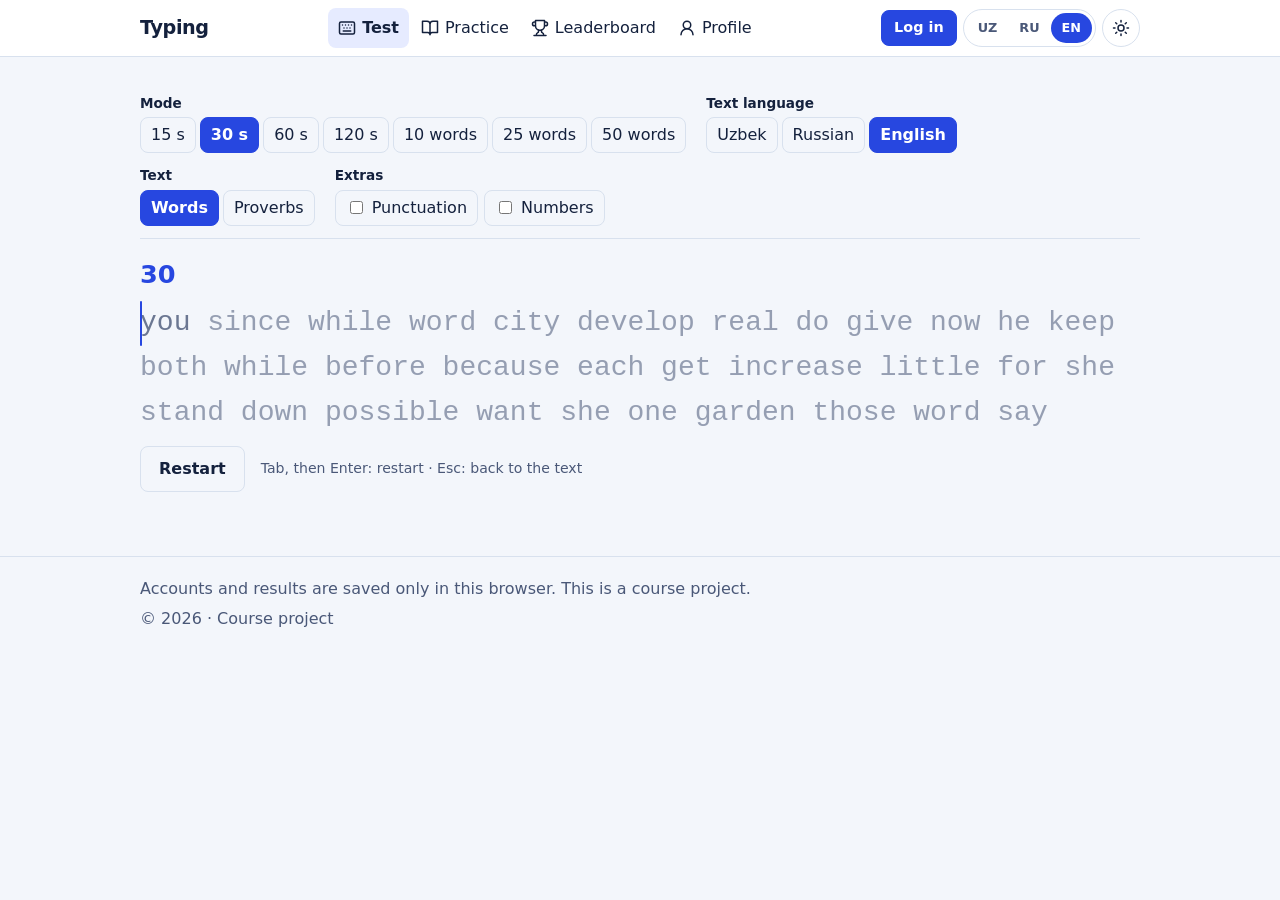
==== index.html @ 80d53bc5 "Typing test: engine, practice lessons, local accounts, profile stats, leaderboard (placeholder look)" ====
<!doctype html>
<html lang="en">
<head>
  <meta charset="utf-8">
  <meta name="viewport" content="width=device-width, initial-scale=1">
  <title>Typing</title>
  <meta name="description" content="">
  <meta name="theme-color" content="#f3f6fb">
  <!-- Apply the saved theme before the page is drawn, so it never flashes. -->
  <script>
    window.APP_NS = "typing";
    try {
      var savedTheme = localStorage.getItem("typing:theme");
      document.documentElement.setAttribute("data-theme", savedTheme || (matchMedia("(prefers-color-scheme: dark)").matches ? "dark" : "light"));
    } catch (e) {}
  </script>
  <link rel="stylesheet" href="css/base.css">
  <link rel="stylesheet" href="css/site.css">
  <script defer src="js/core.js"></script>
  <script defer src="js/lang.js"></script>
  <script defer src="js/texts.js"></script>
  <script defer src="js/store.js"></script>
  <script defer src="js/layout.js"></script>
  <script defer src="js/engine.js"></script>
  <script defer src="js/charts.js"></script>
  <script defer src="js/pages/test.js"></script>
</head>
<body data-page="test">
  <a class="skip-link" href="#main" data-i18n="skip">Skip to content</a>
  <header id="site-header" class="site-header"></header>

  <main id="main" tabindex="-1" class="container page test-page">
    <h1 class="visually-hidden" data-i18n="page.test"></h1>
    <form id="options" class="options" novalidate>
        <fieldset class="opt-group opt-mode">
          <legend data-i18n="opt.mode"></legend>
          <div class="seg-radio">
            <label><input type="radio" name="mode" value="time-15"> <span data-i18n="mode.s15"></span></label>
            <label><input type="radio" name="mode" value="time-30"> <span data-i18n="mode.s30"></span></label>
            <label><input type="radio" name="mode" value="time-60"> <span data-i18n="mode.s60"></span></label>
            <label><input type="radio" name="mode" value="time-120"> <span data-i18n="mode.s120"></span></label>
            <label><input type="radio" name="mode" value="words-10"> <span data-i18n="mode.w10"></span></label>
            <label><input type="radio" name="mode" value="words-25"> <span data-i18n="mode.w25"></span></label>
            <label><input type="radio" name="mode" value="words-50"> <span data-i18n="mode.w50"></span></label>
          </div>
        </fieldset>
        <fieldset class="opt-group ">
          <legend data-i18n="opt.tlang"></legend>
          <div class="seg-radio">
            <label><input type="radio" name="tlang" value="uz"> <span data-i18n="tlang.uz"></span></label>
            <label><input type="radio" name="tlang" value="ru"> <span data-i18n="tlang.ru"></span></label>
            <label><input type="radio" name="tlang" value="en"> <span data-i18n="tlang.en"></span></label>
          </div>
        </fieldset>
        <fieldset class="opt-group ">
          <legend data-i18n="opt.ttype"></legend>
          <div class="seg-radio">
            <label><input type="radio" name="ttype" value="words"> <span data-i18n="opt.words"></span></label>
            <label><input type="radio" name="ttype" value="sentences"> <span data-i18n="opt.sentences"></span></label>
          </div>
        </fieldset>
        <fieldset class="opt-group opt-extras">
          <legend data-i18n="opt.extras"></legend>
          <label class="toggle"><input type="checkbox" name="punct"> <span data-i18n="opt.punct"></span></label>
          <label class="toggle"><input type="checkbox" name="nums"> <span data-i18n="opt.nums"></span></label>
        </fieldset>
    </form>

    <section id="testArea" class="test-area" aria-labelledby="testTitle">
      <h2 id="testTitle" class="visually-hidden" data-i18n="test.title"></h2>
      <div class="live" aria-hidden="true">
        <span id="liveProgress" class="live-main"></span>
        <span id="liveWpm"></span>
        <span id="liveAcc"></span>
      </div>
      <div id="box" class="typing-box">
        <div id="words" class="words" aria-hidden="true"></div>
        <label for="typeInput" class="visually-hidden" data-i18n="test.inputLabel"></label>
        <input id="typeInput" class="type-input" type="text" autocomplete="off" autocapitalize="off" autocorrect="off" spellcheck="false" aria-describedby="srText">
        <p id="srText" class="visually-hidden"></p>
        <div id="focusHint" class="focus-hint" aria-hidden="true" data-i18n="test.focus"></div>
      </div>
      <div class="test-actions">
        <button type="button" id="restart" class="btn btn-ghost"><span data-i18n="action.restart"></span></button>
        <p class="hint" data-i18n="test.shortcuts"></p>
      </div>
    </section>

    <section id="results" class="results" hidden aria-labelledby="resTitle">
      <h2 id="resTitle" tabindex="-1" data-i18n="res.title"></h2>
      <p id="resBest" class="pb-badge" hidden data-i18n="res.best"></p>
      <div class="res-main">
        <div class="res-big"><span class="res-label" data-i18n="res.wpm"></span><span id="resWpm" class="res-value"></span></div>
        <div class="res-big"><span class="res-label" data-i18n="res.acc"></span><span id="resAcc" class="res-value"></span></div>
      </div>
      <dl id="resStats" class="res-stats"></dl>
      <div id="resChart" class="res-chart"></div>
      <p id="resGuest" class="notice" hidden></p>
      <div class="res-actions">
        <button type="button" id="nextTest" class="btn"><span data-i18n="res.next"></span></button>
        <button type="button" id="repeatTest" class="btn btn-ghost"><span data-i18n="res.repeat"></span></button>
      </div>
    </section>
    <p id="srLive" class="visually-hidden" role="status"></p>
  </main>

  <footer id="site-footer" class="site-footer"></footer>
  <div id="toasts" class="toast-host"></div>
</body>
</html>
---- css/base.css ----
/* ==========================================================
   base.css — shared foundation (tokens, reset, controls,
   buttons, form fields, dialog, toast). Reused on every site.
   ========================================================== */

:root {
  --font-display: "Unbounded", "Onest", system-ui, sans-serif;
  --font-body: "Onest", system-ui, -apple-system, "Segoe UI", Roboto, sans-serif;

  --bg: #f3f6fb;
  --surface: #ffffff;
  --ink: #14213d;
  --ink-2: #4a5878;
  --line: #d8e1ee;
  --grid: #e3eaf4;
  --accent: #2747e0;
  --accent-ink: #ffffff;
  --accent-soft: #e6ebff;
  --hl: #ffe45c;
  --hl-ink: #14213d;
  --danger: #c42a41;
  --ok: #12805c;
  --warn: #9a5b00;

  --radius: 12px;
  --radius-sm: 8px;
  --shadow: 0 2px 0 var(--line);
  --ease: cubic-bezier(0.2, 0.7, 0.2, 1);
  color-scheme: light;
}

:root[data-theme="dark"] {
  --bg: #0c1226;
  --surface: #141c36;
  --ink: #e8eeff;
  --ink-2: #9aa8cc;
  --line: #27345c;
  --grid: #162040;
  --accent: #7c9bff;
  --accent-ink: #0c1226;
  --accent-soft: #1d2a55;
  --hl: #ffe45c;
  --hl-ink: #14213d;
  --danger: #ff8091;
  --ok: #4ade9f;
  --warn: #ffc266;
  color-scheme: dark;
}

*,
*::before,
*::after { box-sizing: border-box; }

html { -webkit-text-size-adjust: 100%; }

body {
  margin: 0;
  min-height: 100vh;
  font-family: var(--font-body);
  font-size: 1rem;
  line-height: 1.5;
  color: var(--ink);
  background-color: var(--bg);
  /* notebook grid */
  background-image:
    linear-gradient(var(--grid) 1px, transparent 1px),
    linear-gradient(90deg, var(--grid) 1px, transparent 1px);
  background-size: 28px 28px;
  transition: background-color 0.25s var(--ease), color 0.25s var(--ease);
}

h1, h2, h3, p { margin: 0; }
button, input, select, textarea { font: inherit; color: inherit; }
button { cursor: pointer; }
ul { margin: 0; padding: 0; list-style: none; }

:focus-visible {
  outline: 3px solid var(--accent);
  outline-offset: 2px;
  border-radius: 6px;
}

.visually-hidden {
  position: absolute !important;
  width: 1px; height: 1px;
  margin: -1px; padding: 0;
  overflow: hidden;
  clip: rect(0 0 0 0);
  white-space: nowrap;
  border: 0;
}

.container {
  width: min(100% - 40px, 760px);
  margin-inline: auto;
}

/* ---------- top bar: brand + language + theme ---------- */
.topbar {
  display: flex;
  align-items: center;
  justify-content: space-between;
  gap: 12px;
  padding-block: 18px;
}

.brand {
  font-family: var(--font-display);
  font-weight: 700;
  font-size: 1.15rem;
  letter-spacing: -0.02em;
  display: inline-flex;
  align-items: center;
  gap: 10px;
}

.brand-mark {
  width: 28px; height: 28px;
  display: grid; place-items: center;
  background: var(--accent);
  color: var(--accent-ink);
  border-radius: 8px;
}

.controls { display: flex; align-items: center; gap: 10px; }

.seg {
  display: inline-flex;
  padding: 3px;
  background: var(--surface);
  border: 1.5px solid var(--line);
  border-radius: 999px;
}

.seg button {
  border: 0;
  background: transparent;
  padding: 5px 11px;
  border-radius: 999px;
  font-size: 0.8rem;
  font-weight: 600;
  color: var(--ink-2);
  transition: background-color 0.2s var(--ease), color 0.2s var(--ease);
}

.seg button:hover { color: var(--ink); }

.seg button[aria-pressed="true"] {
  background: var(--accent);
  color: var(--accent-ink);
}

.icon-btn {
  width: 38px; height: 38px;
  display: grid; place-items: center;
  background: var(--surface);
  border: 1.5px solid var(--line);
  border-radius: 50%;
  color: var(--ink);
  transition: border-color 0.2s var(--ease), transform 0.2s var(--ease);
}
.icon-btn:hover { border-color: var(--accent); }
.icon-btn:active { transform: scale(0.94); }

/* theme icon swaps with the active theme */
.icon-btn .i-moon { display: none; }
:root[data-theme="dark"] .icon-btn .i-sun { display: none; }
:root[data-theme="dark"] .icon-btn .i-moon { display: block; }

/* ---------- buttons ---------- */
.btn {
  display: inline-flex;
  align-items: center;
  justify-content: center;
  gap: 8px;
  padding: 10px 18px;
  min-height: 44px;
  border: 1.5px solid var(--accent);
  background: var(--accent);
  color: var(--accent-ink);
  font-weight: 600;
  border-radius: var(--radius-sm);
  transition: transform 0.15s var(--ease), filter 0.2s var(--ease);
}
.btn:hover { filter: brightness(1.08); }
.btn:active { transform: translateY(1px); }

.btn-ghost {
  background: transparent;
  color: var(--ink);
  border-color: var(--line);
}
.btn-ghost:hover { border-color: var(--accent); filter: none; }

.btn-danger-ghost {
  background: transparent;
  color: var(--danger);
  border-color: var(--line);
}
.btn-danger-ghost:hover { border-color: var(--danger); filter: none; }

/* ---------- form fields ---------- */
.field { display: grid; gap: 6px; min-width: 0; }
.field > span, .field > label {
  font-size: 0.85rem;
  font-weight: 600;
  color: var(--ink-2);
}

.input, .select {
  width: 100%;
  min-height: 44px;
  padding: 9px 12px;
  background: var(--surface);
  color: var(--ink);
  border: 1.5px solid var(--line);
  border-radius: var(--radius-sm);
  transition: border-color 0.2s var(--ease), box-shadow 0.2s var(--ease);
}
.input::placeholder { color: var(--ink-2); opacity: 0.8; }
.input:hover, .select:hover { border-color: var(--ink-2); }
.input:focus-visible, .select:focus-visible {
  outline: none;
  border-color: var(--accent);
  box-shadow: 0 0 0 3px var(--accent-soft);
}
.input[aria-invalid="true"] { border-color: var(--danger); }

.field-error {
  min-height: 1.2em;
  font-size: 0.85rem;
  color: var(--danger);
  font-weight: 500;
}

/* ---------- dialog ---------- */
dialog {
  width: min(92vw, 480px);
  padding: 22px;
  color: var(--ink);
  background: var(--surface);
  border: 1.5px solid var(--line);
  border-radius: 16px;
  box-shadow: 0 24px 60px rgba(8, 14, 40, 0.35);
}
dialog::backdrop { background: rgba(8, 14, 40, 0.55); }
dialog[open] { animation: pop 0.22s var(--ease); }
@keyframes pop {
  from { opacity: 0; transform: translateY(8px) scale(0.98); }
  to { opacity: 1; transform: none; }
}

/* ---------- toast ---------- */
.toast-host {
  position: fixed;
  inset: auto 0 20px 0;
  display: grid;
  justify-items: center;
  gap: 8px;
  padding-inline: 16px;
  pointer-events: none;
  z-index: 50;
}
.toast {
  display: inline-flex;
  align-items: center;
  gap: 14px;
  padding: 10px 12px 10px 16px;
  background: var(--ink);
  color: var(--bg);
  border-radius: 10px;
  font-size: 0.92rem;
  pointer-events: auto;
  box-shadow: 0 10px 30px rgba(8, 14, 40, 0.3);
  animation: pop 0.22s var(--ease);
}
.toast button {
  background: transparent;
  border: 0;
  padding: 4px 8px;
  font-weight: 700;
  color: var(--hl);
  border-radius: 6px;
}

@media (prefers-reduced-motion: reduce) {
  *, *::before, *::after {
    animation-duration: 0.001ms !important;
    transition-duration: 0.001ms !important;
  }
}
---- css/site.css ----
/* ==========================================================
   site.css — PLACEHOLDER LAYOUT for the typing site.
   Structure only, so every page works and can be tested. The typing
   area already shows letter states without relying on colour alone
   (wrong = wavy underline, extra = strike-through, missed = dotted).
   The real look comes from the design brief.
   ========================================================== */
body { background-image: none; }
.container { width: min(100% - 32px, 1000px); }
.page { padding-block: 24px 64px; }
.page h1 { font-size: clamp(1.6rem, 4vw, 2.2rem); margin-bottom: 12px; }
.page-intro { color: var(--ink-2); margin-bottom: 16px; }
h2 { font-size: 1.15rem; margin-bottom: 10px; }
a { color: var(--accent); }
.btn { text-decoration: none; }
.btn:disabled { opacity: 0.5; cursor: not-allowed; }
.btn-small { min-height: 36px; padding: 6px 12px; font-size: 0.9rem; }
.btn-danger { background: var(--danger); border-color: var(--danger); color: #fff; }
.hint { font-size: 0.88rem; color: var(--ink-2); }
fieldset { border: 0; margin: 0; padding: 0; min-width: 0; }
legend, .field-label { font-weight: 700; font-size: 0.85rem; margin-bottom: 4px; padding: 0; }
.section { padding-block: 18px; }
.skip-link { position: absolute; left: 12px; top: -60px; z-index: 100; padding: 10px 14px; background: var(--accent); color: var(--accent-ink); border-radius: 8px; }
.skip-link:focus { top: 12px; }
.back-link { border: 0; background: none; padding: 6px 0; color: var(--accent); cursor: pointer; font-weight: 600; }
.back-link::before { content: "← "; }
.notice { padding: 10px 14px; border-left: 4px solid var(--accent); background: var(--surface); margin-top: 12px; }
.empty { display: grid; gap: 10px; justify-items: start; padding: 24px 0; }
.result-count { font-weight: 700; margin-block: 8px; }
.field-error:empty { display: none; }
[hidden] { display: none !important; }
.table-wrap { overflow-x: auto; }
table { border-collapse: collapse; width: 100%; }
th, td { text-align: left; padding: 8px 10px; border-bottom: 1px solid var(--line); }
.num { text-align: right; font-variant-numeric: tabular-nums; }

/* header */
.site-header { position: sticky; top: 0; z-index: 20; background: var(--surface); border-bottom: 1px solid var(--line); }
.header-bar { display: flex; flex-wrap: wrap; align-items: center; justify-content: space-between; gap: 8px 14px; padding-block: 8px; }
.brand { font-weight: 800; font-size: 1.2rem; color: var(--ink); text-decoration: none; }
.site-nav ul { display: flex; flex-wrap: wrap; gap: 2px; }
.site-nav a { display: inline-flex; gap: 6px; align-items: center; padding: 8px 10px; color: var(--ink); text-decoration: none; border-radius: 8px; }
.site-nav a[aria-current="page"] { font-weight: 800; background: var(--accent-soft); }
.header-tools { display: flex; align-items: center; gap: 6px; }
.user-chip { display: inline-flex; align-items: center; gap: 6px; color: var(--ink); text-decoration: none; padding: 4px 8px 4px 4px; border: 1px solid var(--line); border-radius: 999px; }
.user-name { max-width: 10ch; overflow: hidden; text-overflow: ellipsis; white-space: nowrap; font-weight: 600; }
#themeToggle .icon-moon { display: none; }
:root[data-theme="dark"] #themeToggle .icon-sun { display: none; }
:root[data-theme="dark"] #themeToggle .icon-moon { display: block; }
@media (max-width: 640px) { .site-nav { order: 3; width: 100%; } .site-nav span { font-size: 0.85rem; } }
.site-footer { border-top: 1px solid var(--line); padding-block: 20px; color: var(--ink-2); }
.footer-inner { display: grid; gap: 6px; }

/* avatar */
.avatar { display: inline-grid; place-items: center; border-radius: 50%; background: var(--av); color: #fff; font-weight: 800; flex: none; }
.avatar-sm { width: 28px; height: 28px; font-size: 0.75rem; }
.avatar-md { width: 40px; height: 40px; }
.avatar-lg { width: 72px; height: 72px; font-size: 1.5rem; }

/* options */
.options { display: flex; flex-wrap: wrap; gap: 12px 20px; padding-block: 12px; border-bottom: 1px solid var(--line); margin-bottom: 16px; }
.seg-radio { display: flex; flex-wrap: wrap; gap: 4px; }
.seg-radio label, .toggle { position: relative; display: inline-flex; align-items: center; gap: 6px; min-height: 36px; padding: 4px 10px; border: 1.5px solid var(--line); border-radius: 8px; cursor: pointer; }
.seg-radio input { position: absolute; opacity: 0; width: 1px; height: 1px; }
.seg-radio label:has(input:checked) { background: var(--accent); color: var(--accent-ink); border-color: var(--accent); font-weight: 700; }
.seg-radio label:has(input:focus-visible) { outline: 3px solid var(--accent); outline-offset: 2px; }
.opt-extras { display: flex; flex-wrap: wrap; gap: 6px; align-items: end; }
.opt-extras legend { width: 100%; }
body.is-typing .options { opacity: 0.35; }

/* typing area */
.live { display: flex; gap: 18px; align-items: baseline; min-height: 2rem; font-variant-numeric: tabular-nums; color: var(--ink-2); }
.live-main { font-size: 1.6rem; font-weight: 800; color: var(--accent); }
.typing-box { position: relative; margin-block: 8px; cursor: text; }
.words {
  position: relative; display: flex; flex-wrap: wrap; align-content: flex-start; gap: 0 0.6em;
  height: calc(3 * 1.6em); overflow: hidden;
  font-family: ui-monospace, "SFMono-Regular", Consolas, "Liberation Mono", monospace; font-size: clamp(1.2rem, 3.6vw, 1.75rem); line-height: 1.6;
}
.word { display: flex; }
.ch { color: var(--ink-2); opacity: 0.55; }
.ch.ok { color: var(--ink); opacity: 1; }
.ch.bad { color: var(--danger); opacity: 1; text-decoration: underline wavy var(--danger); text-underline-offset: 4px; }
.ch.extra { color: var(--danger); opacity: 0.8; text-decoration: line-through; }
.ch.miss { opacity: 0.55; text-decoration: underline dotted var(--danger); text-underline-offset: 4px; }
.word.is-current .ch:not(.ok):not(.bad) { opacity: 0.8; }
.word.is-error { box-shadow: inset 0 -2px 0 color-mix(in srgb, var(--danger) 50%, transparent); }
.caret { position: absolute; left: 0; top: 0; width: 2px; background: var(--accent); border-radius: 1px; transition: transform 0.08s linear; animation: blink 1s steps(1) infinite; pointer-events: none; }
@keyframes blink { 50% { opacity: 0; } }
.type-input { position: absolute; inset: 0; width: 100%; height: 100%; opacity: 0; font-size: 16px; border: 0; cursor: text; }
.focus-hint { position: absolute; inset: 0; display: none; place-items: center; text-align: center; background: color-mix(in srgb, var(--bg) 75%, transparent); backdrop-filter: blur(3px); font-weight: 700; pointer-events: none; }
.typing-box.is-blurred .focus-hint { display: grid; }
.test-actions { display: flex; flex-wrap: wrap; align-items: center; gap: 10px 16px; margin-top: 10px; }

/* results */
.results { display: grid; gap: 14px; }
.results h2:focus { outline: none; }
.pb-badge { justify-self: start; padding: 4px 10px; border-radius: 999px; background: var(--hl); color: var(--hl-ink); font-weight: 800; }
.res-main { display: flex; flex-wrap: wrap; gap: 24px; }
.res-big { display: grid; }
.res-label { color: var(--ink-2); font-weight: 600; }
.res-value { font-size: clamp(2.6rem, 9vw, 4rem); font-weight: 800; line-height: 1; font-variant-numeric: tabular-nums; }
.res-stats { display: grid; grid-template-columns: repeat(auto-fill, minmax(150px, 1fr)); gap: 10px; margin: 0; }
.res-stats div { padding: 8px 10px; border: 1px solid var(--line); border-radius: 8px; }
.res-stats dt { font-size: 0.82rem; color: var(--ink-2); }
.res-stats dd { margin: 0; font-weight: 700; font-variant-numeric: tabular-nums; }
.res-actions { display: flex; flex-wrap: wrap; gap: 8px; }

/* charts (shared with charts.js) */
.chart-wrap { position: relative; }
.chart { width: 100%; height: auto; overflow: visible; }
.chart .grid line { stroke: var(--line); }
.chart text { fill: var(--ink-2); font-size: 12px; }
.chart .bar { fill: var(--accent); }
.chart .line { stroke: var(--accent); stroke-width: 2.5; }
.chart .dot { fill: var(--surface); stroke: var(--accent); stroke-width: 2.5; }
.chart .mark:focus { outline: none; stroke: var(--ink); stroke-width: 3; }
.chart-tip { position: absolute; transform: translate(-50%, -110%); padding: 4px 8px; border-radius: 6px; background: var(--ink); color: var(--bg); font-size: 0.82rem; white-space: nowrap; pointer-events: none; }
.chart-table summary { cursor: pointer; color: var(--accent); }

/* practice */
.lesson-grid { display: grid; grid-template-columns: repeat(auto-fill, minmax(min(100%, 220px), 1fr)); gap: 10px; margin-top: 12px; }
.lesson-card { display: grid; gap: 4px; width: 100%; height: 100%; padding: 14px; text-align: left; border: 1.5px solid var(--line); border-radius: 12px; background: var(--surface); }
.lesson-card:hover { border-color: var(--accent); }
.lesson-card.is-passed { border-color: var(--ok); }
.lesson-name { font-weight: 800; }
.lesson-keys { font-family: ui-monospace, monospace; color: var(--ink-2); }
.lesson-status { display: inline-flex; gap: 4px; align-items: center; font-size: 0.85rem; }
.lesson h2:focus { outline: none; }
.kbd { display: grid; gap: 6px; justify-items: center; margin-top: 16px; user-select: none; }
.kbd-row { display: flex; gap: 6px; }
.key { min-width: clamp(22px, 7vw, 40px); height: clamp(30px, 8vw, 40px); display: grid; place-items: center; border: 1.5px solid var(--line); border-radius: 6px; font-family: ui-monospace, monospace; font-size: clamp(0.75rem, 2.6vw, 1rem); background: var(--surface); }
.key.is-lesson { border-color: var(--ink-2); }
.key.is-next { background: var(--accent); color: var(--accent-ink); border-color: var(--accent); box-shadow: 0 0 0 3px var(--accent-soft); }
.key-space { min-width: min(60vw, 280px); }
.lesson-done { display: grid; gap: 4px; padding: 12px 14px; border-left: 4px solid var(--ok); background: var(--surface); margin-top: 12px; }
.lesson-done.is-fail { border-left-color: var(--warn); }

/* leaderboard */
.board .rank { width: 3em; font-weight: 800; }
.board .player { display: flex; align-items: center; gap: 8px; font-weight: 600; }
.board tr.is-me { background: var(--accent-soft); }
.board tr.top-1 .rank-num::before { content: "★ "; }
.you-tag { font-size: 0.75rem; padding: 1px 6px; border-radius: 999px; background: var(--accent); color: var(--accent-ink); }
.board .wpm { font-weight: 800; }
.board .gap td { text-align: center; color: var(--ink-2); }
.you-line { margin-block: 12px; font-weight: 600; }

/* profile */
.profile-head { display: flex; align-items: center; gap: 16px; margin-bottom: 14px; }
.profile-head h1 { margin: 0; }
.demo-tag { margin-left: 8px; padding: 1px 8px; border-radius: 999px; background: var(--hl); color: var(--hl-ink); font-size: 0.75rem; font-weight: 700; }
.stat-strip { display: grid; grid-template-columns: repeat(auto-fill, minmax(140px, 1fr)); gap: 10px; margin: 0 0 10px; }
.stat-strip div { padding: 10px 12px; border: 1px solid var(--line); border-radius: 10px; }
.stat-strip dt { font-size: 0.82rem; color: var(--ink-2); }
.stat-strip dd { margin: 0; font-weight: 800; font-size: 1.2rem; font-variant-numeric: tabular-nums; }
.pb-table .unit { color: var(--ink-2); font-size: 0.8em; }
.heat { display: grid; grid-template-rows: repeat(7, 14px); grid-auto-flow: column; grid-auto-columns: 14px; gap: 3px; }
.cell { border-radius: 3px; background: var(--line); }
.cell.lv-1 { background: color-mix(in srgb, var(--accent) 35%, var(--line)); }
.cell.lv-2 { background: color-mix(in srgb, var(--accent) 60%, var(--line)); }
.cell.lv-3 { background: color-mix(in srgb, var(--accent) 80%, var(--line)); }
.cell.lv-4 { background: var(--accent); }
.settings-form { display: grid; gap: 14px; max-width: 420px; }
.swatches { display: flex; flex-wrap: wrap; gap: 8px; }
.swatch-opt { position: relative; width: 36px; height: 36px; border-radius: 50%; background: var(--av); cursor: pointer; }
.swatch-opt input { position: absolute; opacity: 0; inset: 0; cursor: pointer; }
.swatch-opt:has(input:checked) { box-shadow: 0 0 0 3px var(--bg), 0 0 0 5px var(--ink); }
.swatch-opt:has(input:focus-visible) { outline: 3px solid var(--accent); outline-offset: 4px; }
.danger-zone { display: flex; flex-wrap: wrap; gap: 8px; margin-top: 20px; padding-top: 16px; border-top: 1px solid var(--line); }

/* login */
.auth-page { max-width: 480px; }
.demo-note { padding: 14px 16px; border: 2px dashed var(--accent); border-radius: 12px; margin-bottom: 18px; display: grid; gap: 8px; justify-items: start; }
.demo-note h2 { margin: 0; font-size: 1rem; }
.demo-note code { font-weight: 800; padding: 1px 6px; border-radius: 4px; background: var(--surface); }
.auth-tabs { display: flex; gap: 4px; margin-bottom: 14px; border-bottom: 1px solid var(--line); }
.tab { border: 0; background: none; padding: 10px 14px; font-weight: 600; color: var(--ink-2); border-bottom: 3px solid transparent; }
.tab[aria-pressed="true"] { color: var(--ink); border-bottom-color: var(--accent); }
.auth-form { display: grid; gap: 14px; }

dialog h2 { margin-bottom: 8px; }
.dialog-actions { display: flex; justify-content: flex-end; gap: 8px; margin-top: 16px; }

@media (prefers-reduced-motion: reduce) { .caret { animation: none; transition: none; } }
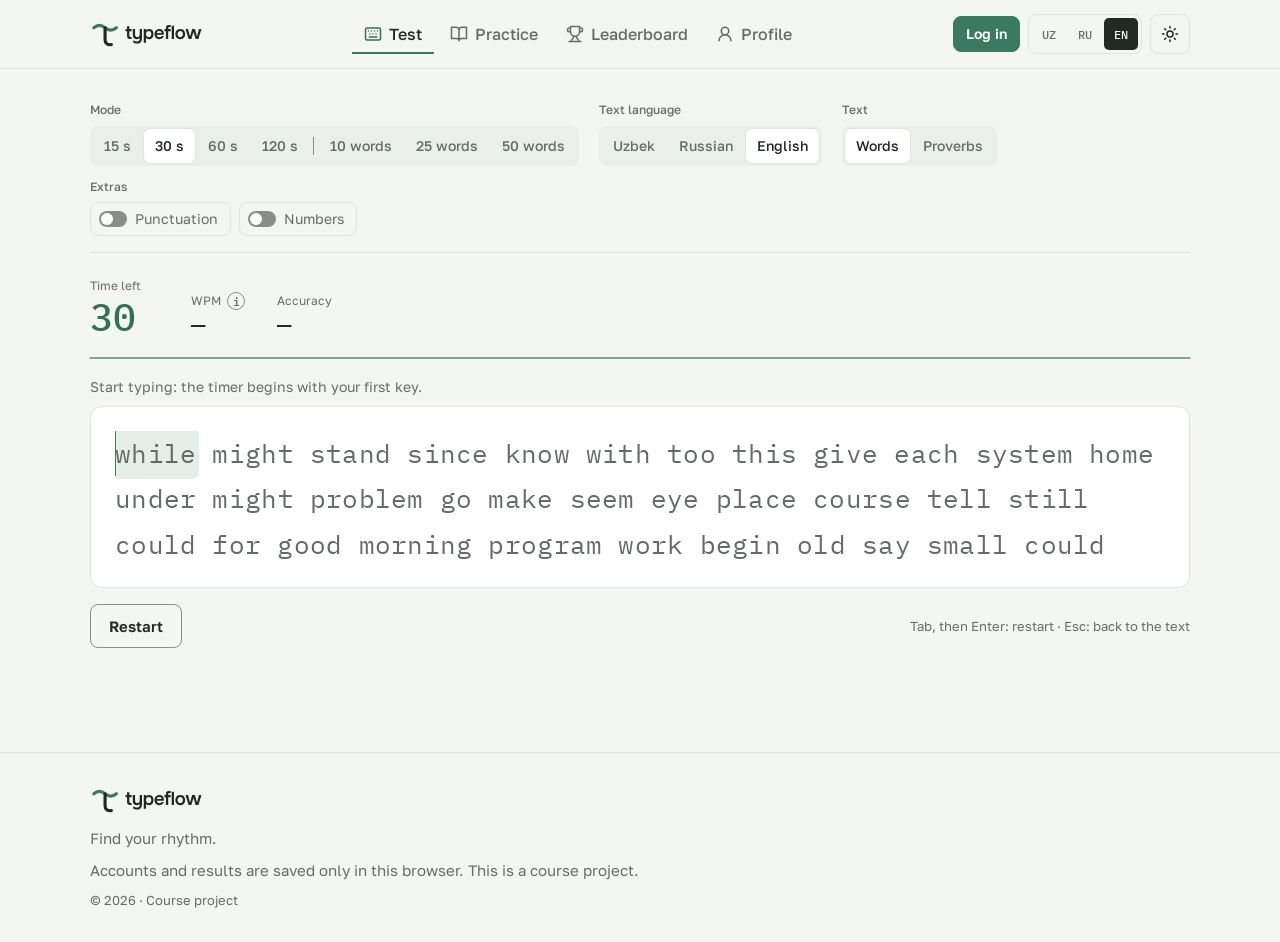
==== commit d3507395: "typeflow: brand, logo, jade palette, Rhythm Line, pause on focus loss, 6 lessons per language, passw" ====
--- a/index.html
+++ b/index.html
@@ -3,9 +3,13 @@
 <head>
   <meta charset="utf-8">
   <meta name="viewport" content="width=device-width, initial-scale=1">
-  <title>Typing</title>
+  <title>typeflow</title>
   <meta name="description" content="">
-  <meta name="theme-color" content="#f3f6fb">
+  <meta name="theme-color" content="#f4f6f3">
+  <link rel="icon" href="assets/brand/typeflow-favicon.svg" type="image/svg+xml">
+  <link rel="preconnect" href="https://fonts.googleapis.com">
+  <link rel="preconnect" href="https://fonts.gstatic.com" crossorigin>
+  <link rel="stylesheet" href="https://fonts.googleapis.com/css2?family=Golos+Text:wght@400;500;600&family=IBM+Plex+Mono:wght@400;500&family=Onest:wght@600;700&display=swap">
   <!-- Apply the saved theme before the page is drawn, so it never flashes. -->
   <script>
     window.APP_NS = "typing";
@@ -21,6 +25,7 @@
   <script defer src="js/texts.js"></script>
   <script defer src="js/store.js"></script>
   <script defer src="js/layout.js"></script>
+  <script defer src="js/rhythm.js"></script>
   <script defer src="js/engine.js"></script>
   <script defer src="js/charts.js"></script>
   <script defer src="js/pages/test.js"></script>
@@ -68,17 +73,19 @@
 
     <section id="testArea" class="test-area" aria-labelledby="testTitle">
       <h2 id="testTitle" class="visually-hidden" data-i18n="test.title"></h2>
-      <div class="live" aria-hidden="true">
-        <span id="liveProgress" class="live-main"></span>
-        <span id="liveWpm"></span>
-        <span id="liveAcc"></span>
+      <div class="live">
+        <div class="live-stat live-main"><span class="live-label" data-i18n="live.left"></span><span id="liveProgress" class="live-num"></span></div>
+        <div class="live-stat"><span class="live-label"><span data-i18n="res.wpm"></span> <span class="tip-wrap"><button type="button" class="tip-btn" aria-describedby="wpmTip" data-i18n-aria="tip.wpmBtn">i</button><span id="wpmTip" role="tooltip" class="tip" data-i18n="tip.wpm"></span></span></span><span id="liveWpm" class="live-num"></span></div>
+        <div class="live-stat"><span class="live-label" data-i18n="res.acc"></span><span id="liveAcc" class="live-num"></span></div>
       </div>
+      <div id="rhythm" class="rhythm" aria-hidden="true"></div>
+      <p id="readyHint" class="ready-hint" data-i18n="test.ready"></p>
       <div id="box" class="typing-box">
         <div id="words" class="words" aria-hidden="true"></div>
         <label for="typeInput" class="visually-hidden" data-i18n="test.inputLabel"></label>
         <input id="typeInput" class="type-input" type="text" autocomplete="off" autocapitalize="off" autocorrect="off" spellcheck="false" aria-describedby="srText">
         <p id="srText" class="visually-hidden"></p>
-        <div id="focusHint" class="focus-hint" aria-hidden="true" data-i18n="test.focus"></div>
+        <div id="focusHint" class="focus-hint" aria-hidden="true"></div>
       </div>
       <div class="test-actions">
         <button type="button" id="restart" class="btn btn-ghost"><span data-i18n="action.restart"></span></button>
@@ -90,9 +97,10 @@
       <h2 id="resTitle" tabindex="-1" data-i18n="res.title"></h2>
       <p id="resBest" class="pb-badge" hidden data-i18n="res.best"></p>
       <div class="res-main">
-        <div class="res-big"><span class="res-label" data-i18n="res.wpm"></span><span id="resWpm" class="res-value"></span></div>
+        <div class="res-big"><span class="res-label"><span data-i18n="res.wpm"></span> <span class="tip-wrap"><button type="button" class="tip-btn" aria-describedby="wpmTip2" data-i18n-aria="tip.wpmBtn">i</button><span id="wpmTip2" role="tooltip" class="tip" data-i18n="tip.wpm"></span></span></span><span id="resWpm" class="res-value"></span></div>
         <div class="res-big"><span class="res-label" data-i18n="res.acc"></span><span id="resAcc" class="res-value"></span></div>
       </div>
+      <div id="resRhythm" class="rhythm is-static" aria-hidden="true"></div>
       <dl id="resStats" class="res-stats"></dl>
       <div id="resChart" class="res-chart"></div>
       <p id="resGuest" class="notice" hidden></p>
--- a/css/base.css
+++ b/css/base.css
@@ -1,291 +1,211 @@
 /* ==========================================================
-   base.css — shared foundation (tokens, reset, controls,
-   buttons, form fields, dialog, toast). Reused on every site.
+   typeflow design system: tokens, reset, type, buttons, form
+   fields, dialog, toast, tooltip. Page layout is in site.css.
+
+   Colours follow the typeflow brief (muted jade, forest, cool mist).
+   A few light-mode values were too faint for WCAG AA (4.5:1 for text,
+   3:1 for control borders); the brief's value is noted next to each.
    ========================================================== */
 
+:root,
+:root[data-theme="light"] {
+  color-scheme: light;
+  --bg: #f4f6f3;
+  --surface: #ffffff;
+  --raised: #eaefea;
+  --ink: #202923;
+  --ink-2: #646d67;          /* brief #78837B (3.3:1) */
+  --line: #dfe6df;           /* dividers */
+  --line-strong: #898e89;    /* control borders (3:1) */
+  --accent: #397a61;         /* buttons, active states (white text on it 5.1:1) */
+  --accent-hover: #2d654f;
+  --accent-text: #33705a;    /* jade for small text and links (brief #397A61 was 4.3:1 on raised) */
+  --on-accent: #ffffff;
+  --accent-soft: #e3efe8;
+  --ok: #2d7755;             /* brief #32845E (3.9:1) */
+  --warn: #8d612a;           /* brief #B47C36 (3.0:1) */
+  --danger: #a94044;         /* brief #C64E51 (3.9:1); #b24649 was 4.4:1 on danger-soft */
+  --danger-soft: #f6e3e3;
+
+  /* typing states */
+  --t-untyped: #666b67;      /* brief #A5AEA7 (1.9:1): the text you are about to type must be readable */
+  --t-correct: #202923;
+  --t-wrong: #a94044;
+  --t-extra: #8d612a;
+  --t-caret: #397a61;
+  --t-current: #e3efe8;
+
+  --chart-wpm: #397a61;
+  --chart-acc: #5288a0;
+  --chart-act: #b47c36;
+  --chart-grid: #e4eae4;
+
+  --toast-bg: #202923;
+  --toast-ink: #e9f0ea;
+  --toast-action: #9acbab;
+  --backdrop: rgba(32, 41, 35, 0.45);
+  --shadow-pop: 0 1px 2px rgba(32, 41, 35, 0.06), 0 10px 28px -10px rgba(32, 41, 35, 0.28);
+}
+
+:root[data-theme="dark"] {
+  color-scheme: dark;
+  --bg: #171d19;
+  --surface: #202923;
+  --raised: #29342c;
+  --ink: #e9f0ea;
+  --ink-2: #a0ada2;
+  --line: #36443a;
+  --line-strong: #68736b;    /* brief border #36443A as a control border was 1.7:1 */
+  --accent: #80b99a;
+  --accent-hover: #9acbab;
+  --accent-text: #80b99a;
+  --on-accent: #17241c;
+  --accent-soft: #293d30;
+  --ok: #80c99c;
+  --warn: #e5bb78;
+  --danger: #f08282;         /* brief #F08080 (4.49:1 on soft) */
+  --danger-soft: #402729;
+
+  --t-untyped: #9ba59d;      /* brief #66756A (2.4:1) */
+  --t-correct: #e9f0ea;
+  --t-wrong: #f08282;
+  --t-extra: #e5bb78;
+  --t-caret: #80b99a;
+  --t-current: #293d30;
+
+  --chart-wpm: #80b99a;
+  --chart-acc: #82b9d0;
+  --chart-act: #e5bb78;
+  --chart-grid: #2e3a31;
+
+  --toast-bg: #e9f0ea;
+  --toast-ink: #17241c;
+  --toast-action: #2d654f;
+  --backdrop: rgba(0, 0, 0, 0.6);
+  --shadow-pop: 0 1px 2px rgba(0, 0, 0, 0.35), 0 12px 32px -10px rgba(0, 0, 0, 0.7);
+}
+
 :root {
-  --font-display: "Unbounded", "Onest", system-ui, sans-serif;
-  --font-body: "Onest", system-ui, -apple-system, "Segoe UI", Roboto, sans-serif;
-
-  --bg: #f3f6fb;
-  --surface: #ffffff;
-  --ink: #14213d;
-  --ink-2: #4a5878;
-  --line: #d8e1ee;
-  --grid: #e3eaf4;
-  --accent: #2747e0;
-  --accent-ink: #ffffff;
-  --accent-soft: #e6ebff;
-  --hl: #ffe45c;
-  --hl-ink: #14213d;
-  --danger: #c42a41;
-  --ok: #12805c;
-  --warn: #9a5b00;
-
-  --radius: 12px;
-  --radius-sm: 8px;
-  --shadow: 0 2px 0 var(--line);
+  --font-display: "Onest", system-ui, sans-serif;
+  --font-body: "Golos Text", system-ui, -apple-system, "Segoe UI", Roboto, sans-serif;
+  --font-mono: "IBM Plex Mono", ui-monospace, "SFMono-Regular", Consolas, monospace;
+  --r-main: 12px;
+  --r-ctl: 8px;
+  --r-badge: 5px;
+  --s1: 4px; --s2: 8px; --s3: 12px; --s4: 16px; --s5: 20px; --s6: 24px; --s8: 32px; --s10: 40px; --s12: 48px; --s16: 64px;
   --ease: cubic-bezier(0.2, 0.7, 0.2, 1);
-  color-scheme: light;
-}
-
-:root[data-theme="dark"] {
-  --bg: #0c1226;
-  --surface: #141c36;
-  --ink: #e8eeff;
-  --ink-2: #9aa8cc;
-  --line: #27345c;
-  --grid: #162040;
-  --accent: #7c9bff;
-  --accent-ink: #0c1226;
-  --accent-soft: #1d2a55;
-  --hl: #ffe45c;
-  --hl-ink: #14213d;
-  --danger: #ff8091;
-  --ok: #4ade9f;
-  --warn: #ffc266;
-  color-scheme: dark;
-}
-
-*,
-*::before,
-*::after { box-sizing: border-box; }
-
-html { -webkit-text-size-adjust: 100%; }
-
+  --fast: 160ms;
+  --header-h: 68px;
+  --tabbar-h: 0px;
+}
+
+*, *::before, *::after { box-sizing: border-box; }
+html { -webkit-text-size-adjust: 100%; scroll-padding-top: calc(var(--header-h) + 12px); }
 body {
-  margin: 0;
-  min-height: 100vh;
-  font-family: var(--font-body);
-  font-size: 1rem;
-  line-height: 1.5;
-  color: var(--ink);
-  background-color: var(--bg);
-  /* notebook grid */
-  background-image:
-    linear-gradient(var(--grid) 1px, transparent 1px),
-    linear-gradient(90deg, var(--grid) 1px, transparent 1px);
-  background-size: 28px 28px;
-  transition: background-color 0.25s var(--ease), color 0.25s var(--ease);
-}
-
-h1, h2, h3, p { margin: 0; }
+  margin: 0; min-height: 100vh; font-family: var(--font-body); font-size: 1rem; line-height: 1.55;
+  color: var(--ink); background: var(--bg); -webkit-font-smoothing: antialiased;
+}
+h1, h2, h3, p, dl, dd, figure { margin: 0; }
+h1, h2, h3 { font-family: var(--font-display); font-weight: 650; line-height: 1.15; letter-spacing: -0.015em; overflow-wrap: break-word; }
 button, input, select, textarea { font: inherit; color: inherit; }
 button { cursor: pointer; }
-ul { margin: 0; padding: 0; list-style: none; }
-
-:focus-visible {
-  outline: 3px solid var(--accent);
-  outline-offset: 2px;
-  border-radius: 6px;
-}
-
+ul, ol { margin: 0; padding: 0; list-style: none; }
+img, svg { display: block; }
+a { color: var(--accent-text); text-underline-offset: 3px; }
+a:hover { color: var(--accent-hover); }
+fieldset { border: 0; margin: 0; padding: 0; min-width: 0; }
+legend { padding: 0; }
+table { border-collapse: collapse; }
+code { font-family: var(--font-mono); }
+[hidden] { display: none !important; }
+:focus-visible { outline: 2px solid var(--accent); outline-offset: 2px; border-radius: 4px; }
 .visually-hidden {
-  position: absolute !important;
-  width: 1px; height: 1px;
-  margin: -1px; padding: 0;
-  overflow: hidden;
-  clip: rect(0 0 0 0);
-  white-space: nowrap;
-  border: 0;
-}
-
-.container {
-  width: min(100% - 40px, 760px);
-  margin-inline: auto;
-}
-
-/* ---------- top bar: brand + language + theme ---------- */
-.topbar {
-  display: flex;
-  align-items: center;
-  justify-content: space-between;
-  gap: 12px;
-  padding-block: 18px;
-}
-
-.brand {
-  font-family: var(--font-display);
-  font-weight: 700;
-  font-size: 1.15rem;
-  letter-spacing: -0.02em;
-  display: inline-flex;
-  align-items: center;
-  gap: 10px;
-}
-
-.brand-mark {
-  width: 28px; height: 28px;
-  display: grid; place-items: center;
-  background: var(--accent);
-  color: var(--accent-ink);
-  border-radius: 8px;
-}
-
-.controls { display: flex; align-items: center; gap: 10px; }
-
-.seg {
-  display: inline-flex;
-  padding: 3px;
-  background: var(--surface);
-  border: 1.5px solid var(--line);
-  border-radius: 999px;
-}
-
-.seg button {
-  border: 0;
-  background: transparent;
-  padding: 5px 11px;
-  border-radius: 999px;
-  font-size: 0.8rem;
-  font-weight: 600;
-  color: var(--ink-2);
-  transition: background-color 0.2s var(--ease), color 0.2s var(--ease);
-}
-
-.seg button:hover { color: var(--ink); }
-
-.seg button[aria-pressed="true"] {
-  background: var(--accent);
-  color: var(--accent-ink);
-}
-
-.icon-btn {
-  width: 38px; height: 38px;
-  display: grid; place-items: center;
-  background: var(--surface);
-  border: 1.5px solid var(--line);
-  border-radius: 50%;
-  color: var(--ink);
-  transition: border-color 0.2s var(--ease), transform 0.2s var(--ease);
-}
-.icon-btn:hover { border-color: var(--accent); }
-.icon-btn:active { transform: scale(0.94); }
-
-/* theme icon swaps with the active theme */
-.icon-btn .i-moon { display: none; }
-:root[data-theme="dark"] .icon-btn .i-sun { display: none; }
-:root[data-theme="dark"] .icon-btn .i-moon { display: block; }
+  position: absolute !important; width: 1px; height: 1px; margin: -1px; padding: 0;
+  overflow: hidden; clip: rect(0 0 0 0); white-space: nowrap; border: 0;
+}
+.mono, .num { font-family: var(--font-mono); font-variant-numeric: tabular-nums; }
 
 /* ---------- buttons ---------- */
 .btn {
-  display: inline-flex;
-  align-items: center;
-  justify-content: center;
-  gap: 8px;
-  padding: 10px 18px;
-  min-height: 44px;
-  border: 1.5px solid var(--accent);
-  background: var(--accent);
-  color: var(--accent-ink);
-  font-weight: 600;
-  border-radius: var(--radius-sm);
-  transition: transform 0.15s var(--ease), filter 0.2s var(--ease);
-}
-.btn:hover { filter: brightness(1.08); }
+  display: inline-flex; align-items: center; justify-content: center; gap: var(--s2);
+  min-height: 44px; padding: 10px 18px; border: 1.5px solid var(--accent); border-radius: var(--r-ctl);
+  background: var(--accent); color: var(--on-accent); font-weight: 600; font-size: 0.9375rem; line-height: 1.2;
+  text-decoration: none; white-space: nowrap;
+  transition: background-color var(--fast) var(--ease), border-color var(--fast) var(--ease), color var(--fast) var(--ease), transform 0.1s var(--ease);
+}
+.btn:hover { background: var(--accent-hover); border-color: var(--accent-hover); color: var(--on-accent); }
 .btn:active { transform: translateY(1px); }
-
-.btn-ghost {
-  background: transparent;
-  color: var(--ink);
-  border-color: var(--line);
-}
-.btn-ghost:hover { border-color: var(--accent); filter: none; }
-
-.btn-danger-ghost {
-  background: transparent;
-  color: var(--danger);
-  border-color: var(--line);
-}
-.btn-danger-ghost:hover { border-color: var(--danger); filter: none; }
-
-/* ---------- form fields ---------- */
+.btn-ghost { background: transparent; color: var(--ink); border-color: var(--line-strong); }
+.btn-ghost:hover { background: var(--surface); color: var(--ink); border-color: var(--ink); }
+.btn-danger { background: var(--danger); border-color: var(--danger); color: var(--surface); }
+.btn-danger:hover { background: var(--danger); border-color: var(--danger); color: var(--surface); filter: brightness(0.93); }
+.btn-danger-ghost { background: transparent; color: var(--danger); border-color: var(--line-strong); }
+.btn-danger-ghost:hover { background: var(--danger-soft); color: var(--danger); border-color: var(--danger); }
+.btn:disabled { background: var(--raised); border-color: var(--line); color: var(--ink-2); cursor: not-allowed; transform: none; }
+.btn-small { min-height: 36px; padding: 6px 12px; font-size: 0.875rem; }
+
+.icon-btn {
+  width: 40px; height: 40px; flex: none; display: inline-grid; place-items: center;
+  border: 1px solid var(--line); border-radius: var(--r-ctl); background: transparent; color: var(--ink);
+  transition: border-color var(--fast) var(--ease), background-color var(--fast) var(--ease);
+}
+.icon-btn:hover { border-color: var(--line-strong); background: var(--surface); }
+
+/* ---------- inputs ---------- */
 .field { display: grid; gap: 6px; min-width: 0; }
-.field > span, .field > label {
-  font-size: 0.85rem;
-  font-weight: 600;
-  color: var(--ink-2);
-}
-
-.input, .select {
-  width: 100%;
-  min-height: 44px;
-  padding: 9px 12px;
-  background: var(--surface);
-  color: var(--ink);
-  border: 1.5px solid var(--line);
-  border-radius: var(--radius-sm);
-  transition: border-color 0.2s var(--ease), box-shadow 0.2s var(--ease);
-}
-.input::placeholder { color: var(--ink-2); opacity: 0.8; }
-.input:hover, .select:hover { border-color: var(--ink-2); }
-.input:focus-visible, .select:focus-visible {
-  outline: none;
-  border-color: var(--accent);
-  box-shadow: 0 0 0 3px var(--accent-soft);
-}
+.field > label, .field-label { font-size: 0.875rem; font-weight: 600; color: var(--ink); margin: 0; }
+.input {
+  width: 100%; min-height: 44px; padding: 10px 12px; background: var(--surface); color: var(--ink);
+  border: 1.5px solid var(--line-strong); border-radius: var(--r-ctl);
+  transition: border-color var(--fast) var(--ease), box-shadow var(--fast) var(--ease);
+}
+.input::placeholder { color: var(--ink-2); opacity: 1; }
+.input:hover { border-color: var(--ink-2); }
+.input:focus-visible { outline: none; border-color: var(--accent); box-shadow: 0 0 0 3px var(--accent-soft); }
 .input[aria-invalid="true"] { border-color: var(--danger); }
-
-.field-error {
-  min-height: 1.2em;
-  font-size: 0.85rem;
-  color: var(--danger);
-  font-weight: 500;
-}
+.field-error { font-size: 0.875rem; font-weight: 500; color: var(--danger); }
+.field-error:empty { display: none; }
+.hint { font-size: 0.875rem; color: var(--ink-2); }
 
 /* ---------- dialog ---------- */
 dialog {
-  width: min(92vw, 480px);
-  padding: 22px;
-  color: var(--ink);
-  background: var(--surface);
-  border: 1.5px solid var(--line);
-  border-radius: 16px;
-  box-shadow: 0 24px 60px rgba(8, 14, 40, 0.35);
-}
-dialog::backdrop { background: rgba(8, 14, 40, 0.55); }
-dialog[open] { animation: pop 0.22s var(--ease); }
-@keyframes pop {
-  from { opacity: 0; transform: translateY(8px) scale(0.98); }
-  to { opacity: 1; transform: none; }
-}
+  width: min(100vw - 32px, 420px); padding: var(--s6); color: var(--ink); background: var(--surface);
+  border: 1px solid var(--line); border-radius: var(--r-main); box-shadow: var(--shadow-pop);
+}
+dialog::backdrop { background: var(--backdrop); }
+dialog[open] { animation: rise 0.2s var(--ease); }
+dialog h2 { font-size: 1.2rem; margin-bottom: var(--s2); }
+dialog p { color: var(--ink-2); }
+.dialog-actions { display: flex; flex-wrap: wrap; justify-content: flex-end; gap: var(--s2); margin-top: var(--s5); }
+@keyframes rise { from { opacity: 0; transform: translateY(6px); } to { opacity: 1; transform: none; } }
 
 /* ---------- toast ---------- */
-.toast-host {
-  position: fixed;
-  inset: auto 0 20px 0;
-  display: grid;
-  justify-items: center;
-  gap: 8px;
-  padding-inline: 16px;
-  pointer-events: none;
-  z-index: 50;
-}
+.toast-host { position: fixed; left: 0; right: 0; bottom: calc(var(--tabbar-h) + 20px); z-index: 60; display: grid; justify-items: center; padding-inline: var(--s4); pointer-events: none; }
 .toast {
-  display: inline-flex;
-  align-items: center;
-  gap: 14px;
-  padding: 10px 12px 10px 16px;
-  background: var(--ink);
-  color: var(--bg);
-  border-radius: 10px;
-  font-size: 0.92rem;
-  pointer-events: auto;
-  box-shadow: 0 10px 30px rgba(8, 14, 40, 0.3);
-  animation: pop 0.22s var(--ease);
-}
-.toast button {
-  background: transparent;
-  border: 0;
-  padding: 4px 8px;
-  font-weight: 700;
-  color: var(--hl);
-  border-radius: 6px;
-}
+  display: inline-flex; align-items: center; gap: var(--s3); max-width: 480px; padding: 8px 8px 8px 14px; border-radius: var(--r-ctl);
+  background: var(--toast-bg); color: var(--toast-ink); box-shadow: var(--shadow-pop); font-size: 0.9375rem; pointer-events: auto;
+  animation: rise 0.18s var(--ease);
+}
+.toast button { min-height: 34px; padding: 6px 10px; border: 0; border-radius: 6px; background: transparent; color: var(--toast-action); font-weight: 600; }
+
+/* ---------- tooltip (shown on hover and on keyboard focus) ---------- */
+.tip-wrap { position: relative; display: inline-flex; vertical-align: middle; }
+.tip-btn {
+  width: 18px; height: 18px; display: inline-grid; place-items: center; padding: 0; border: 1px solid var(--line-strong); border-radius: 50%;
+  background: transparent; color: var(--ink-2); font: 600 11px/1 var(--font-mono);
+}
+.tip {
+  position: absolute; left: -12px; bottom: calc(100% + 8px); z-index: 30; width: max-content; max-width: min(260px, 100vw - 120px);
+  padding: 8px 10px; border-radius: var(--r-ctl);
+  background: var(--toast-bg); color: var(--toast-ink); font: 400 0.8125rem/1.45 var(--font-body); text-transform: none; letter-spacing: 0;
+  opacity: 0; visibility: hidden; transition: opacity var(--fast) var(--ease); pointer-events: none;
+}
+.tip-wrap:hover .tip, .tip-btn:focus-visible + .tip { opacity: 1; visibility: visible; }
 
 @media (prefers-reduced-motion: reduce) {
   *, *::before, *::after {
-    animation-duration: 0.001ms !important;
-    transition-duration: 0.001ms !important;
+    animation-duration: 0.01ms !important; animation-iteration-count: 1 !important;
+    transition-property: opacity, background-color, border-color, color !important;
+    scroll-behavior: auto !important;
   }
 }
--- a/css/site.css
+++ b/css/site.css
@@ -1,185 +1,349 @@
 /* ==========================================================
-   site.css — PLACEHOLDER LAYOUT for the typing site.
-   Structure only, so every page works and can be tested. The typing
-   area already shows letter states without relying on colour alone
-   (wrong = wavy underline, extra = strike-through, missed = dotted).
-   The real look comes from the design brief.
+   typeflow layout and pages. Tokens are in base.css.
+   An instrument, not a dashboard: one calm typing surface, numbers in
+   IBM Plex Mono, thin dividers instead of boxes, jade only where it
+   means something (active state, caret, your speed).
+   Signature: the Rhythm Line under the live stats, the results and
+   the profile (rhythm.js).
    ========================================================== */
-body { background-image: none; }
-.container { width: min(100% - 32px, 1000px); }
-.page { padding-block: 24px 64px; }
-.page h1 { font-size: clamp(1.6rem, 4vw, 2.2rem); margin-bottom: 12px; }
-.page-intro { color: var(--ink-2); margin-bottom: 16px; }
-h2 { font-size: 1.15rem; margin-bottom: 10px; }
-a { color: var(--accent); }
-.btn { text-decoration: none; }
-.btn:disabled { opacity: 0.5; cursor: not-allowed; }
-.btn-small { min-height: 36px; padding: 6px 12px; font-size: 0.9rem; }
-.btn-danger { background: var(--danger); border-color: var(--danger); color: #fff; }
-.hint { font-size: 0.88rem; color: var(--ink-2); }
-fieldset { border: 0; margin: 0; padding: 0; min-width: 0; }
-legend, .field-label { font-weight: 700; font-size: 0.85rem; margin-bottom: 4px; padding: 0; }
-.section { padding-block: 18px; }
-.skip-link { position: absolute; left: 12px; top: -60px; z-index: 100; padding: 10px 14px; background: var(--accent); color: var(--accent-ink); border-radius: 8px; }
-.skip-link:focus { top: 12px; }
-.back-link { border: 0; background: none; padding: 6px 0; color: var(--accent); cursor: pointer; font-weight: 600; }
-.back-link::before { content: "← "; }
-.notice { padding: 10px 14px; border-left: 4px solid var(--accent); background: var(--surface); margin-top: 12px; }
-.empty { display: grid; gap: 10px; justify-items: start; padding: 24px 0; }
-.result-count { font-weight: 700; margin-block: 8px; }
-.field-error:empty { display: none; }
-[hidden] { display: none !important; }
+
+.container { width: min(100% - 32px, 1100px); margin-inline: auto; }
+@media (min-width: 768px) { .container { width: min(100% - 64px, 1100px); } }
+.page { padding-block: var(--s8) var(--s16); }
+.page h1 { font-size: clamp(1.9rem, 5vw, 2.6rem); font-weight: 700; margin-bottom: var(--s3); }
+.page-head { display: flex; flex-wrap: wrap; align-items: center; gap: var(--s2) var(--s4); margin-bottom: var(--s3); }
+.page-head h1 { margin: 0; }
+.page-intro { color: var(--ink-2); max-width: 60ch; margin-bottom: var(--s6); }
+.section { padding-block: var(--s6); border-top: 1px solid var(--line); }
+.section > h2 { font-size: 1.125rem; font-weight: 650; margin-bottom: var(--s4); }
+.skip-link { position: absolute; left: 12px; top: -80px; z-index: 100; padding: 10px 16px; background: var(--ink); color: var(--bg); border-radius: var(--r-ctl); font-weight: 600; }
+.skip-link:focus { top: 12px; color: var(--bg); }
+.back-link { display: inline-flex; gap: 6px; padding: 6px 0; border: 0; background: none; color: var(--ink-2); font-weight: 500; cursor: pointer; text-decoration: none; }
+.back-link::before { content: "←"; }
+.back-link:hover { color: var(--accent-text); }
+.notice { padding: var(--s3) var(--s4); border-left: 3px solid var(--accent); background: var(--accent-soft); border-radius: 0 var(--r-ctl) var(--r-ctl) 0; color: var(--ink); }
+.empty { display: grid; gap: var(--s2); justify-items: start; padding: var(--s8) 0; }
+.empty h1, .empty h2 { font-size: 1.4rem; margin: 0; }
+.empty p { color: var(--ink-2); max-width: 46ch; }
+.empty .btn { margin-top: var(--s2); }
+.result-count { color: var(--ink-2); font-size: 0.9375rem; margin-block: var(--s3); }
 .table-wrap { overflow-x: auto; }
-table { border-collapse: collapse; width: 100%; }
-th, td { text-align: left; padding: 8px 10px; border-bottom: 1px solid var(--line); }
-.num { text-align: right; font-variant-numeric: tabular-nums; }
-
-/* header */
-.site-header { position: sticky; top: 0; z-index: 20; background: var(--surface); border-bottom: 1px solid var(--line); }
-.header-bar { display: flex; flex-wrap: wrap; align-items: center; justify-content: space-between; gap: 8px 14px; padding-block: 8px; }
-.brand { font-weight: 800; font-size: 1.2rem; color: var(--ink); text-decoration: none; }
-.site-nav ul { display: flex; flex-wrap: wrap; gap: 2px; }
-.site-nav a { display: inline-flex; gap: 6px; align-items: center; padding: 8px 10px; color: var(--ink); text-decoration: none; border-radius: 8px; }
-.site-nav a[aria-current="page"] { font-weight: 800; background: var(--accent-soft); }
-.header-tools { display: flex; align-items: center; gap: 6px; }
-.user-chip { display: inline-flex; align-items: center; gap: 6px; color: var(--ink); text-decoration: none; padding: 4px 8px 4px 4px; border: 1px solid var(--line); border-radius: 999px; }
-.user-name { max-width: 10ch; overflow: hidden; text-overflow: ellipsis; white-space: nowrap; font-weight: 600; }
+.num { text-align: right; }
+
+/* logo files: theme and size */
+.logo-dark, .logo-mark { display: none; }
+:root[data-theme="dark"] .logo-light { display: none; }
+:root[data-theme="dark"] .logo-full.logo-dark { display: block; }
+.brand img, .footer-logo img { height: 30px; width: auto; }
+
+/* ---------- header ---------- */
+.site-header { position: sticky; top: 0; z-index: 40; background: var(--bg); border-bottom: 1px solid var(--line); }
+.header-bar { display: flex; align-items: center; justify-content: space-between; gap: var(--s4); min-height: var(--header-h); }
+.brand { display: inline-flex; padding: 4px 0; border-radius: 6px; }
+.header-tools { display: flex; align-items: center; gap: var(--s2); }
+.user-chip { display: inline-flex; align-items: center; gap: var(--s2); padding: 3px 10px 3px 3px; border: 1px solid var(--line); border-radius: 999px; color: var(--ink); text-decoration: none; transition: border-color var(--fast); }
+.user-chip:hover { border-color: var(--line-strong); color: var(--ink); }
+.user-chip[aria-current="page"] { border-color: var(--accent); }
+.user-name { max-width: 12ch; overflow: hidden; text-overflow: ellipsis; white-space: nowrap; font-weight: 500; font-size: 0.9375rem; }
+.seg { display: inline-flex; gap: 2px; padding: 3px; border: 1px solid var(--line); border-radius: var(--r-ctl); }
+.seg button { min-width: 34px; min-height: 32px; padding: 2px 6px; border: 0; border-radius: 5px; background: transparent; color: var(--ink-2); font: 500 0.78rem/1 var(--font-mono); }
+.seg button:hover { color: var(--ink); }
+.seg button[aria-pressed="true"] { background: var(--ink); color: var(--bg); }
 #themeToggle .icon-moon { display: none; }
 :root[data-theme="dark"] #themeToggle .icon-sun { display: none; }
 :root[data-theme="dark"] #themeToggle .icon-moon { display: block; }
-@media (max-width: 640px) { .site-nav { order: 3; width: 100%; } .site-nav span { font-size: 0.85rem; } }
-.site-footer { border-top: 1px solid var(--line); padding-block: 20px; color: var(--ink-2); }
-.footer-inner { display: grid; gap: 6px; }
-
-/* avatar */
-.avatar { display: inline-grid; place-items: center; border-radius: 50%; background: var(--av); color: #fff; font-weight: 800; flex: none; }
-.avatar-sm { width: 28px; height: 28px; font-size: 0.75rem; }
+
+@media (min-width: 961px) {
+  .site-nav ul { display: flex; gap: var(--s1); }
+  .site-nav a { display: inline-flex; align-items: center; gap: 7px; padding: 8px 12px; color: var(--ink-2); text-decoration: none; font-weight: 500; border-radius: var(--r-ctl); transition: color var(--fast), background-color var(--fast); }
+  .site-nav a:hover { color: var(--ink); background: var(--raised); }
+  .site-nav a[aria-current="page"] { color: var(--ink); box-shadow: inset 0 -2px 0 var(--accent); border-radius: 0; }
+  .site-nav a[aria-current="page"] .icon { color: var(--accent-text); }
+}
+/* Phones and tablets: a compact header and a bottom tab bar. */
+@media (max-width: 960px) {
+  :root { --header-h: 56px; }
+  body.has-tabbar { --tabbar-h: calc(60px + env(safe-area-inset-bottom, 0px)); padding-bottom: var(--tabbar-h); }
+  .site-nav { position: fixed; left: 0; right: 0; bottom: 0; z-index: 45; height: var(--tabbar-h); padding-bottom: env(safe-area-inset-bottom, 0px); background: var(--surface); border-top: 1px solid var(--line); }
+  .site-nav ul { display: grid; grid-template-columns: repeat(4, minmax(0, 1fr)); height: 60px; }
+  .site-nav a { position: relative; display: grid; justify-items: center; align-content: center; gap: 3px; height: 100%; color: var(--ink-2); text-decoration: none; font-size: 0.6875rem; font-weight: 500; }
+  .site-nav a[aria-current="page"] { color: var(--ink); }
+  .site-nav a[aria-current="page"] .icon { color: var(--accent-text); }
+  .site-nav a[aria-current="page"]::before { content: ""; position: absolute; top: 0; left: 30%; right: 30%; height: 2px; background: var(--accent); }
+  .user-name { display: none; }
+  .user-chip { padding: 3px; }
+}
+@media (max-width: 420px) {
+  .brand .logo-full { display: none !important; }
+  .brand .logo-mark.logo-light { display: block; }
+  :root[data-theme="dark"] .brand .logo-mark.logo-light { display: none; }
+  :root[data-theme="dark"] .brand .logo-mark.logo-dark { display: block; }
+}
+
+/* ---------- footer ---------- */
+.site-footer { margin-top: var(--s10); border-top: 1px solid var(--line); padding-block: var(--s8); color: var(--ink-2); font-size: 0.9375rem; }
+.footer-inner { display: grid; gap: var(--s2); justify-items: start; }
+.footer-logo { margin-bottom: var(--s1); }
+.footer-copy { font-size: 0.8125rem; }
+
+/* ---------- avatars ---------- */
+.avatar { display: inline-grid; place-items: center; flex: none; border-radius: 50%; background: var(--av); color: #fff; font: 600 0.8rem/1 var(--font-display); letter-spacing: 0.02em; }
+.avatar-sm { width: 30px; height: 30px; font-size: 0.72rem; }
 .avatar-md { width: 40px; height: 40px; }
-.avatar-lg { width: 72px; height: 72px; font-size: 1.5rem; }
-
-/* options */
-.options { display: flex; flex-wrap: wrap; gap: 12px 20px; padding-block: 12px; border-bottom: 1px solid var(--line); margin-bottom: 16px; }
-.seg-radio { display: flex; flex-wrap: wrap; gap: 4px; }
-.seg-radio label, .toggle { position: relative; display: inline-flex; align-items: center; gap: 6px; min-height: 36px; padding: 4px 10px; border: 1.5px solid var(--line); border-radius: 8px; cursor: pointer; }
+.avatar-lg { width: 76px; height: 76px; font-size: 1.6rem; }
+
+/* ---------- segmented controls (radios) and toggles ---------- */
+.options { display: flex; flex-wrap: wrap; align-items: flex-end; gap: var(--s3) var(--s5); padding-bottom: var(--s4); margin-bottom: var(--s6); border-bottom: 1px solid var(--line); transition: opacity 0.2s var(--ease); }
+.opt-group legend { font-size: 0.75rem; font-weight: 500; color: var(--ink-2); margin-bottom: 6px; }
+.seg-radio { display: inline-flex; flex-wrap: wrap; gap: 2px; padding: 3px; border-radius: var(--r-ctl); background: var(--raised); }
+.seg-radio label { position: relative; display: inline-flex; align-items: center; min-height: 34px; padding: 4px 11px; border-radius: 6px; color: var(--ink-2); font-size: 0.875rem; font-weight: 500; cursor: pointer; transition: color var(--fast), background-color var(--fast); white-space: nowrap; }
+.seg-radio label:hover { color: var(--ink); }
 .seg-radio input { position: absolute; opacity: 0; width: 1px; height: 1px; }
-.seg-radio label:has(input:checked) { background: var(--accent); color: var(--accent-ink); border-color: var(--accent); font-weight: 700; }
-.seg-radio label:has(input:focus-visible) { outline: 3px solid var(--accent); outline-offset: 2px; }
-.opt-extras { display: flex; flex-wrap: wrap; gap: 6px; align-items: end; }
+.seg-radio label:has(input:checked) { background: var(--surface); color: var(--ink); box-shadow: 0 0 0 1px var(--line); }
+.seg-radio label:has(input:focus-visible) { outline: 2px solid var(--accent); outline-offset: 1px; }
+.opt-mode .seg-radio label:nth-child(5) { margin-left: 8px; } /* gap between time and word modes */
+.opt-mode .seg-radio label:nth-child(5)::before { content: ""; position: absolute; left: -6px; top: 8px; bottom: 8px; width: 1px; background: var(--line-strong); }
+.opt-extras { display: flex; flex-wrap: wrap; gap: var(--s2); align-items: center; }
 .opt-extras legend { width: 100%; }
-body.is-typing .options { opacity: 0.35; }
-
-/* typing area */
-.live { display: flex; gap: 18px; align-items: baseline; min-height: 2rem; font-variant-numeric: tabular-nums; color: var(--ink-2); }
-.live-main { font-size: 1.6rem; font-weight: 800; color: var(--accent); }
-.typing-box { position: relative; margin-block: 8px; cursor: text; }
+.toggle { position: relative; display: inline-flex; align-items: center; gap: var(--s2); min-height: 34px; padding: 4px 12px 4px 8px; border-radius: var(--r-ctl); border: 1px solid var(--line); font-size: 0.875rem; color: var(--ink-2); cursor: pointer; }
+.toggle input { appearance: none; margin: 0; width: 28px; height: 16px; border-radius: 8px; background: var(--line-strong); position: relative; cursor: pointer; transition: background-color var(--fast); flex: none; }
+.toggle input::after { content: ""; position: absolute; top: 2px; left: 2px; width: 12px; height: 12px; border-radius: 50%; background: var(--surface); transition: transform var(--fast) var(--ease); }
+.toggle input:checked { background: var(--accent); }
+.toggle input:checked::after { transform: translateX(12px); }
+.toggle:has(input:checked) { color: var(--ink); border-color: var(--line-strong); }
+.toggle:has(input:focus-visible) { outline: 2px solid var(--accent); outline-offset: 1px; }
+body.is-typing .options { opacity: 0.2; pointer-events: none; } /* stays in place: no layout jump */
+
+/* ---------- live stats + Rhythm Line ---------- */
+.test-area { display: grid; }
+.live { display: flex; align-items: flex-end; gap: var(--s8); }
+.live-stat { display: grid; gap: 2px; }
+.live-label { display: inline-flex; align-items: center; gap: 6px; font-size: 0.75rem; color: var(--ink-2); }
+.live-num { font: 500 1.5rem/1 var(--font-mono); font-variant-numeric: tabular-nums; color: var(--ink); min-width: 3ch; }
+.live-main .live-num { font-size: 2.4rem; color: var(--accent-text); }
+.rhythm { height: 28px; margin-block: var(--s2) var(--s1); }
+.rhythm svg { width: 100%; height: 100%; display: block; overflow: visible; }
+.rhythm-path { stroke: var(--accent); stroke-width: 1.5; stroke-linecap: round; opacity: 0.85; transition: opacity 0.4s var(--ease); }
+.rhythm.is-static .rhythm-path { stroke: var(--line-strong); opacity: 1; }
+.results .rhythm.is-static .rhythm-path, .profile-rhythm .rhythm-path { stroke: var(--accent); opacity: 0.6; }
+.ready-hint { font-size: 0.875rem; color: var(--ink-2); margin-bottom: var(--s2); min-height: 1.4em; }
+
+/* ---------- the typing surface ---------- */
+.typing-box {
+  position: relative; padding: var(--s6) var(--s6) var(--s5); border-radius: var(--r-main);
+  background: var(--surface); border: 1px solid var(--line); cursor: text;
+}
 .words {
-  position: relative; display: flex; flex-wrap: wrap; align-content: flex-start; gap: 0 0.6em;
-  height: calc(3 * 1.6em); overflow: hidden;
-  font-family: ui-monospace, "SFMono-Regular", Consolas, "Liberation Mono", monospace; font-size: clamp(1.2rem, 3.6vw, 1.75rem); line-height: 1.6;
-}
-.word { display: flex; }
-.ch { color: var(--ink-2); opacity: 0.55; }
-.ch.ok { color: var(--ink); opacity: 1; }
-.ch.bad { color: var(--danger); opacity: 1; text-decoration: underline wavy var(--danger); text-underline-offset: 4px; }
-.ch.extra { color: var(--danger); opacity: 0.8; text-decoration: line-through; }
-.ch.miss { opacity: 0.55; text-decoration: underline dotted var(--danger); text-underline-offset: 4px; }
-.word.is-current .ch:not(.ok):not(.bad) { opacity: 0.8; }
-.word.is-error { box-shadow: inset 0 -2px 0 color-mix(in srgb, var(--danger) 50%, transparent); }
-.caret { position: absolute; left: 0; top: 0; width: 2px; background: var(--accent); border-radius: 1px; transition: transform 0.08s linear; animation: blink 1s steps(1) infinite; pointer-events: none; }
-@keyframes blink { 50% { opacity: 0; } }
-.type-input { position: absolute; inset: 0; width: 100%; height: 100%; opacity: 0; font-size: 16px; border: 0; cursor: text; }
-.focus-hint { position: absolute; inset: 0; display: none; place-items: center; text-align: center; background: color-mix(in srgb, var(--bg) 75%, transparent); backdrop-filter: blur(3px); font-weight: 700; pointer-events: none; }
+  position: relative; display: flex; flex-wrap: wrap; align-content: flex-start; column-gap: 0.62em;
+  height: calc(3 * 1.75em); overflow: hidden;
+  font: 400 clamp(1.1875rem, 4.6vw, 1.625rem)/1.75 var(--font-mono); letter-spacing: 0.01em;
+  transition: filter 0.2s var(--ease), opacity 0.2s var(--ease);
+}
+.word { display: flex; position: relative; border-radius: 4px; transition: background-color var(--fast) var(--ease); }
+.word.is-current { background: var(--t-current); box-shadow: 0 0 0 0.12em var(--t-current); }
+.ch { color: var(--t-untyped); }
+.ch.ok { color: var(--t-correct); font-weight: 500; }
+.ch.bad { color: var(--t-wrong); font-weight: 500; text-decoration: underline 2px var(--t-wrong); text-underline-offset: 0.18em; }
+.ch.extra { color: var(--t-extra); text-decoration: line-through 1.5px; }
+.ch.miss { text-decoration: underline dotted 2px var(--t-wrong); text-underline-offset: 0.18em; }
+.word.is-error:not(.is-current) { box-shadow: inset 0 -2px 0 color-mix(in srgb, var(--t-wrong) 45%, transparent); }
+.caret {
+  position: absolute; left: 0; top: 0; width: 2px; margin-left: -1px; border-radius: 1px; background: var(--t-caret);
+  transition: transform 90ms linear; animation: blink 1.1s ease-in-out infinite; pointer-events: none; z-index: 1;
+}
+body.is-typing .caret { animation: none; } /* steady while typing, blinks when waiting */
+@keyframes blink { 0%, 45% { opacity: 1; } 55%, 100% { opacity: 0.15; } }
+.type-input { position: absolute; inset: 0; width: 100%; height: 100%; opacity: 0; font-size: 16px; border: 0; padding: 0; cursor: text; }
+.focus-hint {
+  position: absolute; inset: 0; display: none; place-items: center; padding: var(--s4); text-align: center;
+  border-radius: var(--r-main); color: var(--ink); font-weight: 500; pointer-events: none;
+}
+.typing-box.is-blurred .words { filter: blur(3px); opacity: 0.45; }
+.typing-box.is-blurred .caret { opacity: 0; }
 .typing-box.is-blurred .focus-hint { display: grid; }
-.test-actions { display: flex; flex-wrap: wrap; align-items: center; gap: 10px 16px; margin-top: 10px; }
-
-/* results */
-.results { display: grid; gap: 14px; }
+.typing-box.is-paused .focus-hint { color: var(--accent-text); }
+.typing-box.is-paused .focus-hint::before { content: "❚❚"; display: block; margin-bottom: 6px; font-size: 1.1rem; letter-spacing: -0.1em; }
+.test-actions { display: flex; flex-wrap: wrap; align-items: center; justify-content: space-between; gap: var(--s3); margin-top: var(--s4); }
+.test-actions .hint { font-size: 0.8125rem; }
+@media (max-width: 760px) {
+  .typing-box { padding: var(--s4); }
+  .live { gap: var(--s5); }
+  .live-main .live-num { font-size: 2rem; }
+  .options { gap: var(--s3); }
+}
+
+/* ---------- results ---------- */
+.results { display: grid; gap: var(--s5); animation: rise 0.22s var(--ease); }
+.results h2 { font-size: 1rem; font-weight: 600; color: var(--ink-2); }
 .results h2:focus { outline: none; }
-.pb-badge { justify-self: start; padding: 4px 10px; border-radius: 999px; background: var(--hl); color: var(--hl-ink); font-weight: 800; }
-.res-main { display: flex; flex-wrap: wrap; gap: 24px; }
-.res-big { display: grid; }
-.res-label { color: var(--ink-2); font-weight: 600; }
-.res-value { font-size: clamp(2.6rem, 9vw, 4rem); font-weight: 800; line-height: 1; font-variant-numeric: tabular-nums; }
-.res-stats { display: grid; grid-template-columns: repeat(auto-fill, minmax(150px, 1fr)); gap: 10px; margin: 0; }
-.res-stats div { padding: 8px 10px; border: 1px solid var(--line); border-radius: 8px; }
-.res-stats dt { font-size: 0.82rem; color: var(--ink-2); }
-.res-stats dd { margin: 0; font-weight: 700; font-variant-numeric: tabular-nums; }
-.res-actions { display: flex; flex-wrap: wrap; gap: 8px; }
-
-/* charts (shared with charts.js) */
+.pb-badge { justify-self: start; display: inline-flex; align-items: center; gap: 6px; padding: 4px 10px; border-radius: var(--r-badge); background: var(--accent-soft); color: var(--accent-text); font-weight: 600; font-size: 0.875rem; }
+.pb-badge::before { content: "★"; }
+.res-main { display: flex; flex-wrap: wrap; gap: var(--s6) var(--s12); }
+.res-big { display: grid; gap: 2px; }
+.res-label { display: inline-flex; align-items: center; gap: 6px; font-size: 0.8125rem; color: var(--ink-2); }
+.res-value { font: 500 clamp(3.4rem, 12vw, 5.2rem)/1 var(--font-mono); font-variant-numeric: tabular-nums; letter-spacing: -0.03em; }
+.res-big:first-child .res-value { color: var(--accent-text); }
+.res-stats { display: grid; grid-template-columns: repeat(2, minmax(0, 1fr)); border-block: 1px solid var(--line); margin: 0; }
+.res-stats div { padding: var(--s3) var(--s4) var(--s3) 0; }
+.res-stats dt { font-size: 0.8125rem; color: var(--ink-2); }
+.res-stats dd { margin: 2px 0 0; font: 500 1.125rem var(--font-mono); font-variant-numeric: tabular-nums; }
+@media (min-width: 760px) { .res-stats { grid-template-columns: repeat(5, minmax(0, 1fr)); } .res-stats div + div { padding-left: var(--s4); border-left: 1px solid var(--line); } }
+.res-chart .chart-box { padding: var(--s4); border: 1px solid var(--line); border-radius: var(--r-main); background: var(--surface); }
+.res-actions { display: flex; flex-wrap: wrap; gap: var(--s2); }
+
+/* ---------- charts (charts.js) ---------- */
 .chart-wrap { position: relative; }
 .chart { width: 100%; height: auto; overflow: visible; }
-.chart .grid line { stroke: var(--line); }
-.chart text { fill: var(--ink-2); font-size: 12px; }
-.chart .bar { fill: var(--accent); }
-.chart .line { stroke: var(--accent); stroke-width: 2.5; }
-.chart .dot { fill: var(--surface); stroke: var(--accent); stroke-width: 2.5; }
-.chart .mark:focus { outline: none; stroke: var(--ink); stroke-width: 3; }
-.chart-tip { position: absolute; transform: translate(-50%, -110%); padding: 4px 8px; border-radius: 6px; background: var(--ink); color: var(--bg); font-size: 0.82rem; white-space: nowrap; pointer-events: none; }
-.chart-table summary { cursor: pointer; color: var(--accent); }
-
-/* practice */
-.lesson-grid { display: grid; grid-template-columns: repeat(auto-fill, minmax(min(100%, 220px), 1fr)); gap: 10px; margin-top: 12px; }
-.lesson-card { display: grid; gap: 4px; width: 100%; height: 100%; padding: 14px; text-align: left; border: 1.5px solid var(--line); border-radius: 12px; background: var(--surface); }
-.lesson-card:hover { border-color: var(--accent); }
-.lesson-card.is-passed { border-color: var(--ok); }
-.lesson-name { font-weight: 800; }
-.lesson-keys { font-family: ui-monospace, monospace; color: var(--ink-2); }
-.lesson-status { display: inline-flex; gap: 4px; align-items: center; font-size: 0.85rem; }
+.chart .grid line { stroke: var(--chart-grid); }
+.chart text { fill: var(--ink-2); font: 11px var(--font-mono); }
+.chart .line { stroke: var(--chart-wpm); stroke-width: 2; stroke-linejoin: round; stroke-dasharray: 1400; stroke-dashoffset: 1400; animation: draw 0.7s var(--ease) forwards; }
+@keyframes draw { to { stroke-dashoffset: 0; } }
+.chart .dot { fill: var(--surface); stroke: var(--chart-wpm); stroke-width: 2; }
+.chart .bar { fill: var(--chart-wpm); }
+.chart .mark:focus { outline: none; stroke: var(--ink); stroke-width: 2.5; }
+.chart-tip { position: absolute; transform: translate(-50%, calc(-100% - 8px)); padding: 4px 8px; border-radius: 6px; background: var(--toast-bg); color: var(--toast-ink); font: 500 0.78rem var(--font-mono); white-space: nowrap; pointer-events: none; z-index: 2; }
+.chart-table { margin-top: var(--s3); font-size: 0.875rem; }
+.chart-table summary { cursor: pointer; color: var(--accent-text); }
+.chart-table table { width: 100%; margin-top: var(--s2); }
+.chart-table th, .chart-table td { padding: 6px 8px; border-bottom: 1px solid var(--line); text-align: left; font-variant-numeric: tabular-nums; }
+section[aria-labelledby="accTitle"] .line, section[aria-labelledby="accTitle"] .dot { stroke: var(--chart-acc); }
+section[aria-labelledby="dayTitle"] .bar { fill: var(--chart-act); }
+@media (prefers-reduced-motion: reduce) { .chart .line { animation: none; stroke-dasharray: none; stroke-dashoffset: 0; } .caret { animation: none; } }
+
+/* ---------- practice ---------- */
+.lang-progress { font-size: 0.875rem; color: var(--ink-2); margin-block: var(--s4) var(--s2); }
+.lesson-list { border-top: 1px solid var(--line); counter-reset: lesson; }
+.lesson-list li { counter-increment: lesson; }
+.lesson-card {
+  display: grid; grid-template-columns: 2.2em minmax(0, 1fr) auto; grid-template-areas: "n name status" "n keys status";
+  column-gap: var(--s3); align-items: center; width: 100%; padding: var(--s3) var(--s2); text-align: left;
+  border: 0; border-bottom: 1px solid var(--line); background: transparent; color: var(--ink); transition: background-color var(--fast);
+}
+.lesson-card::before { content: counter(lesson, decimal-leading-zero); grid-area: n; font: 500 0.875rem var(--font-mono); color: var(--ink-2); }
+.lesson-card:hover { background: var(--surface); }
+.lesson-name { grid-area: name; font-weight: 600; }
+.lesson-keys { grid-area: keys; font: 400 0.8125rem var(--font-mono); color: var(--ink-2); overflow-wrap: anywhere; }
+.lesson-status { grid-area: status; display: inline-flex; align-items: center; gap: 4px; font-size: 0.8125rem; color: var(--ink-2); white-space: nowrap; }
+.lesson-card.is-passed .lesson-status { color: var(--ok); font-weight: 600; }
+.lesson { display: grid; gap: var(--s2); }
+.lesson h2 { font-size: 1.5rem; }
 .lesson h2:focus { outline: none; }
-.kbd { display: grid; gap: 6px; justify-items: center; margin-top: 16px; user-select: none; }
-.kbd-row { display: flex; gap: 6px; }
-.key { min-width: clamp(22px, 7vw, 40px); height: clamp(30px, 8vw, 40px); display: grid; place-items: center; border: 1.5px solid var(--line); border-radius: 6px; font-family: ui-monospace, monospace; font-size: clamp(0.75rem, 2.6vw, 1rem); background: var(--surface); }
-.key.is-lesson { border-color: var(--ink-2); }
-.key.is-next { background: var(--accent); color: var(--accent-ink); border-color: var(--accent); box-shadow: 0 0 0 3px var(--accent-soft); }
-.key-space { min-width: min(60vw, 280px); }
-.lesson-done { display: grid; gap: 4px; padding: 12px 14px; border-left: 4px solid var(--ok); background: var(--surface); margin-top: 12px; }
-.lesson-done.is-fail { border-left-color: var(--warn); }
-
-/* leaderboard */
-.board .rank { width: 3em; font-weight: 800; }
-.board .player { display: flex; align-items: center; gap: 8px; font-weight: 600; }
+.kbd { display: grid; gap: 6px; justify-items: center; margin-top: var(--s5); user-select: none; }
+.kbd-row { display: flex; gap: 5px; }
+.kbd-row:nth-child(3) { margin-left: 0.6em; }
+.kbd-row:nth-child(4) { margin-left: 1.6em; }
+.key {
+  min-width: clamp(22px, 6.6vw, 42px); height: clamp(32px, 8vw, 42px); display: grid; place-items: center; padding-inline: 2px;
+  border: 1px solid var(--line); border-radius: 6px; background: var(--surface); color: var(--ink-2);
+  font: 400 clamp(0.75rem, 2.6vw, 0.95rem) var(--font-mono); transition: background-color 90ms, color 90ms, border-color 90ms;
+}
+.key.is-lesson { border-color: var(--line-strong); color: var(--ink); }
+.key.is-next { background: var(--accent); border-color: var(--accent); color: var(--on-accent); font-weight: 500; }
+.key-space { min-width: min(58vw, 300px); font-size: 0.75rem; }
+.lesson-done { display: grid; gap: 2px; padding: var(--s3) var(--s4); border-radius: 0 var(--r-ctl) var(--r-ctl) 0; margin-top: var(--s4); }
+.lesson-done.is-pass { border-left: 3px solid var(--ok); background: var(--accent-soft); }
+.lesson-done.is-fail { border-left: 3px solid var(--warn); background: var(--raised); }
+
+/* ---------- leaderboard ---------- */
+.demo-badge { padding: 3px 8px; border-radius: var(--r-badge); border: 1px solid var(--line-strong); color: var(--ink-2); font-size: 0.75rem; font-weight: 600; }
+.board { width: 100%; }
+.board th, .board td { padding: 10px 12px; border-bottom: 1px solid var(--line); text-align: left; }
+.board thead th { font-size: 0.75rem; font-weight: 500; color: var(--ink-2); }
+.board thead th.num { text-align: right; }
+.board .rank { width: 3.5em; }
+.rank-num { display: inline-grid; place-items: center; width: 28px; height: 28px; border-radius: 50%; font: 500 0.875rem var(--font-mono); color: var(--ink-2); }
+.board .top-1 .rank-num { background: var(--accent); color: var(--on-accent); }
+.board .top-2 .rank-num, .board .top-3 .rank-num { box-shadow: inset 0 0 0 1.5px var(--accent); color: var(--accent-text); }
+.board .player { display: flex; align-items: center; gap: var(--s3); font-weight: 500; }
+.player-name { overflow: hidden; text-overflow: ellipsis; white-space: nowrap; }
+.you-tag { padding: 1px 6px; border-radius: var(--r-badge); background: var(--accent); color: var(--on-accent); font-size: 0.7rem; font-weight: 600; }
 .board tr.is-me { background: var(--accent-soft); }
-.board tr.top-1 .rank-num::before { content: "★ "; }
-.you-tag { font-size: 0.75rem; padding: 1px 6px; border-radius: 999px; background: var(--accent); color: var(--accent-ink); }
-.board .wpm { font-weight: 800; }
-.board .gap td { text-align: center; color: var(--ink-2); }
-.you-line { margin-block: 12px; font-weight: 600; }
-
-/* profile */
-.profile-head { display: flex; align-items: center; gap: 16px; margin-bottom: 14px; }
+.board td.num { font-family: var(--font-mono); font-variant-numeric: tabular-nums; }
+.board .wpm { font-weight: 500; color: var(--ink); font-size: 1.05rem; }
+.board .date { color: var(--ink-2); font-size: 0.875rem; }
+.board .gap td { text-align: center; color: var(--ink-2); padding-block: 4px; }
+.you-line { margin-block: var(--s4) var(--s2); font-weight: 500; }
+/* Phones: compact rows instead of a wide table */
+@media (max-width: 600px) {
+  .board thead { position: absolute; width: 1px; height: 1px; overflow: hidden; clip: rect(0 0 0 0); }
+  .board tbody tr { display: grid; grid-template-columns: 40px minmax(0, 1fr) auto; grid-template-areas: "rank player wpm" "rank player meta"; align-items: center; padding: 8px 0; border-bottom: 1px solid var(--line); }
+  .board tbody tr.gap { display: block; }
+  .board td, .board th { border: 0; padding: 0 8px 0 0; }
+  .board .rank { grid-area: rank; width: auto; }
+  .board .player { grid-area: player; }
+  .board td.wpm { grid-area: wpm; text-align: right; }
+  .board td.num:not(.wpm) { grid-area: meta; text-align: right; font-size: 0.8125rem; color: var(--ink-2); }
+  .board .date { display: none; }
+}
+
+/* ---------- profile ---------- */
+.profile-head { display: flex; flex-wrap: wrap; align-items: center; gap: var(--s4); margin-bottom: var(--s5); }
 .profile-head h1 { margin: 0; }
-.demo-tag { margin-left: 8px; padding: 1px 8px; border-radius: 999px; background: var(--hl); color: var(--hl-ink); font-size: 0.75rem; font-weight: 700; }
-.stat-strip { display: grid; grid-template-columns: repeat(auto-fill, minmax(140px, 1fr)); gap: 10px; margin: 0 0 10px; }
-.stat-strip div { padding: 10px 12px; border: 1px solid var(--line); border-radius: 10px; }
-.stat-strip dt { font-size: 0.82rem; color: var(--ink-2); }
-.stat-strip dd { margin: 0; font-weight: 800; font-size: 1.2rem; font-variant-numeric: tabular-nums; }
-.pb-table .unit { color: var(--ink-2); font-size: 0.8em; }
-.heat { display: grid; grid-template-rows: repeat(7, 14px); grid-auto-flow: column; grid-auto-columns: 14px; gap: 3px; }
-.cell { border-radius: 3px; background: var(--line); }
-.cell.lv-1 { background: color-mix(in srgb, var(--accent) 35%, var(--line)); }
-.cell.lv-2 { background: color-mix(in srgb, var(--accent) 60%, var(--line)); }
-.cell.lv-3 { background: color-mix(in srgb, var(--accent) 80%, var(--line)); }
-.cell.lv-4 { background: var(--accent); }
-.settings-form { display: grid; gap: 14px; max-width: 420px; }
-.swatches { display: flex; flex-wrap: wrap; gap: 8px; }
-.swatch-opt { position: relative; width: 36px; height: 36px; border-radius: 50%; background: var(--av); cursor: pointer; }
-.swatch-opt input { position: absolute; opacity: 0; inset: 0; cursor: pointer; }
+.demo-tag { display: inline-block; margin-left: var(--s2); padding: 1px 7px; border-radius: var(--r-badge); border: 1px solid var(--line-strong); font-size: 0.72rem; font-weight: 600; color: var(--ink-2); }
+.stat-strip { display: grid; grid-template-columns: repeat(2, minmax(0, 1fr)); border-block: 1px solid var(--line); margin: 0; }
+.stat-strip div { padding: var(--s3) var(--s4) var(--s3) 0; }
+.stat-strip dt { font-size: 0.8125rem; color: var(--ink-2); }
+.stat-strip dd { margin: 2px 0 0; font: 500 1.4rem var(--font-mono); font-variant-numeric: tabular-nums; }
+@media (min-width: 760px) { .stat-strip { grid-template-columns: repeat(4, minmax(0, 1fr)); } .stat-strip div + div { padding-left: var(--s4); border-left: 1px solid var(--line); } }
+#profRhythm { margin-block: var(--s4) var(--s2); }
+#profRhythm .rhythm-path { stroke: var(--accent); opacity: 0.6; }
+.pb-table, .recent-table { width: 100%; }
+.pb-table th, .pb-table td, .recent-table th, .recent-table td { padding: 9px 12px; border-bottom: 1px solid var(--line); text-align: left; }
+.pb-table thead th, .recent-table thead th { font-size: 0.75rem; font-weight: 500; color: var(--ink-2); }
+.pb-table td, .recent-table td.num { font-family: var(--font-mono); font-variant-numeric: tabular-nums; }
+.pb-table td { text-align: right; }
+.pb-table thead th { text-align: right; }
+.pb-table strong { font-weight: 500; font-size: 1.05rem; }
+.pb-table .unit { color: var(--ink-2); font-size: 0.75em; }
+.recent-table thead th.num { text-align: right; }
+.chart-section .chart-box { padding: var(--s4); border: 1px solid var(--line); border-radius: var(--r-main); background: var(--surface); }
+@media (min-width: 960px) {
+  #view { display: grid; grid-template-columns: repeat(2, minmax(0, 1fr)); column-gap: var(--s8); }
+  #view > * { grid-column: 1 / -1; }
+  #view > section[aria-labelledby="wpmTitle"] { grid-column: 1; }
+  #view > section[aria-labelledby="accTitle"] { grid-column: 2; }
+}
+.heat { display: grid; grid-template-rows: repeat(7, 13px); grid-auto-flow: column; grid-auto-columns: 13px; gap: 3px; }
+.cell { border-radius: 3px; background: var(--raised); }
+.cell.lv-1 { background: color-mix(in srgb, var(--chart-act) 30%, var(--raised)); }
+.cell.lv-2 { background: color-mix(in srgb, var(--chart-act) 55%, var(--raised)); }
+.cell.lv-3 { background: color-mix(in srgb, var(--chart-act) 78%, var(--raised)); }
+.cell.lv-4 { background: var(--chart-act); }
+.heat-legend { display: flex; align-items: center; gap: 4px; margin-top: var(--s3); font-size: 0.75rem; color: var(--ink-2); }
+.heat-legend .cell { width: 13px; height: 13px; }
+.activity .hint { margin-top: var(--s2); }
+.settings-form { display: grid; gap: var(--s4); max-width: 420px; }
+.swatches { display: flex; flex-wrap: wrap; gap: var(--s2); }
+.swatch-opt { position: relative; width: 34px; height: 34px; border-radius: 50%; background: var(--av); cursor: pointer; }
+.swatch-opt input { position: absolute; inset: 0; opacity: 0; cursor: pointer; }
 .swatch-opt:has(input:checked) { box-shadow: 0 0 0 3px var(--bg), 0 0 0 5px var(--ink); }
-.swatch-opt:has(input:focus-visible) { outline: 3px solid var(--accent); outline-offset: 4px; }
-.danger-zone { display: flex; flex-wrap: wrap; gap: 8px; margin-top: 20px; padding-top: 16px; border-top: 1px solid var(--line); }
-
-/* login */
-.auth-page { max-width: 480px; }
-.demo-note { padding: 14px 16px; border: 2px dashed var(--accent); border-radius: 12px; margin-bottom: 18px; display: grid; gap: 8px; justify-items: start; }
-.demo-note h2 { margin: 0; font-size: 1rem; }
-.demo-note code { font-weight: 800; padding: 1px 6px; border-radius: 4px; background: var(--surface); }
-.auth-tabs { display: flex; gap: 4px; margin-bottom: 14px; border-bottom: 1px solid var(--line); }
-.tab { border: 0; background: none; padding: 10px 14px; font-weight: 600; color: var(--ink-2); border-bottom: 3px solid transparent; }
+.swatch-opt:has(input:focus-visible) { outline: 2px solid var(--accent); outline-offset: 5px; }
+.danger-zone { display: flex; flex-wrap: wrap; gap: var(--s2); margin-top: var(--s6); padding-top: var(--s5); border-top: 1px solid var(--line); }
+
+/* ---------- login ---------- */
+.auth-page { max-width: 440px; }
+.auth-logo { width: 48px; height: 48px; margin-bottom: var(--s4); }
+:root[data-theme="dark"] .auth-logo.logo-dark { display: block; }
+.demo-note { display: grid; gap: var(--s2); justify-items: start; padding: var(--s4); margin-block: var(--s4) var(--s6); border-radius: var(--r-main); background: var(--accent-soft); }
+.demo-note h2 { font-size: 0.9375rem; font-weight: 600; font-family: var(--font-body); letter-spacing: 0; }
+.demo-note code { padding: 1px 6px; border-radius: 4px; background: var(--surface); font-weight: 500; }
+.auth-tabs { display: flex; gap: var(--s1); margin-bottom: var(--s5); border-bottom: 1px solid var(--line); }
+.tab { padding: 10px 14px; border: 0; background: none; color: var(--ink-2); font-weight: 500; border-bottom: 2px solid transparent; margin-bottom: -1px; }
+.tab:hover { color: var(--ink); }
 .tab[aria-pressed="true"] { color: var(--ink); border-bottom-color: var(--accent); }
-.auth-form { display: grid; gap: 14px; }
-
-dialog h2 { margin-bottom: 8px; }
-.dialog-actions { display: flex; justify-content: flex-end; gap: 8px; margin-top: 16px; }
-
-@media (prefers-reduced-motion: reduce) { .caret { animation: none; transition: none; } }
+.auth-form { display: grid; gap: var(--s4); }
+.auth-form .btn { justify-self: start; min-width: 160px; }
+.pw-field { position: relative; }
+.pw-field .input { padding-right: 84px; }
+.pw-toggle { position: absolute; right: 6px; top: 50%; transform: translateY(-50%); min-height: 32px; padding: 4px 10px; border: 0; border-radius: 6px; background: transparent; color: var(--accent-text); font-size: 0.8125rem; font-weight: 600; }
+.pw-toggle:hover { background: var(--raised); }
+#loginError:not(:empty) { padding: 8px 12px; border-radius: var(--r-ctl); background: var(--danger-soft); }
+
+/* Phones: tooltips open from the left edge of the stats row, so they never run off screen. */
+.live, .res-main { position: relative; }
+@media (max-width: 600px) {
+  .live .tip-wrap, .res-main .tip-wrap { position: static; }
+  .live .tip, .res-main .tip { left: 0; max-width: 100%; }
+}
+.stat-strip .unit { font: 400 0.8125rem var(--font-body); color: var(--ink-2); }
+#loginError.is-info { background: var(--accent-soft); color: var(--ink); font-weight: 500; }
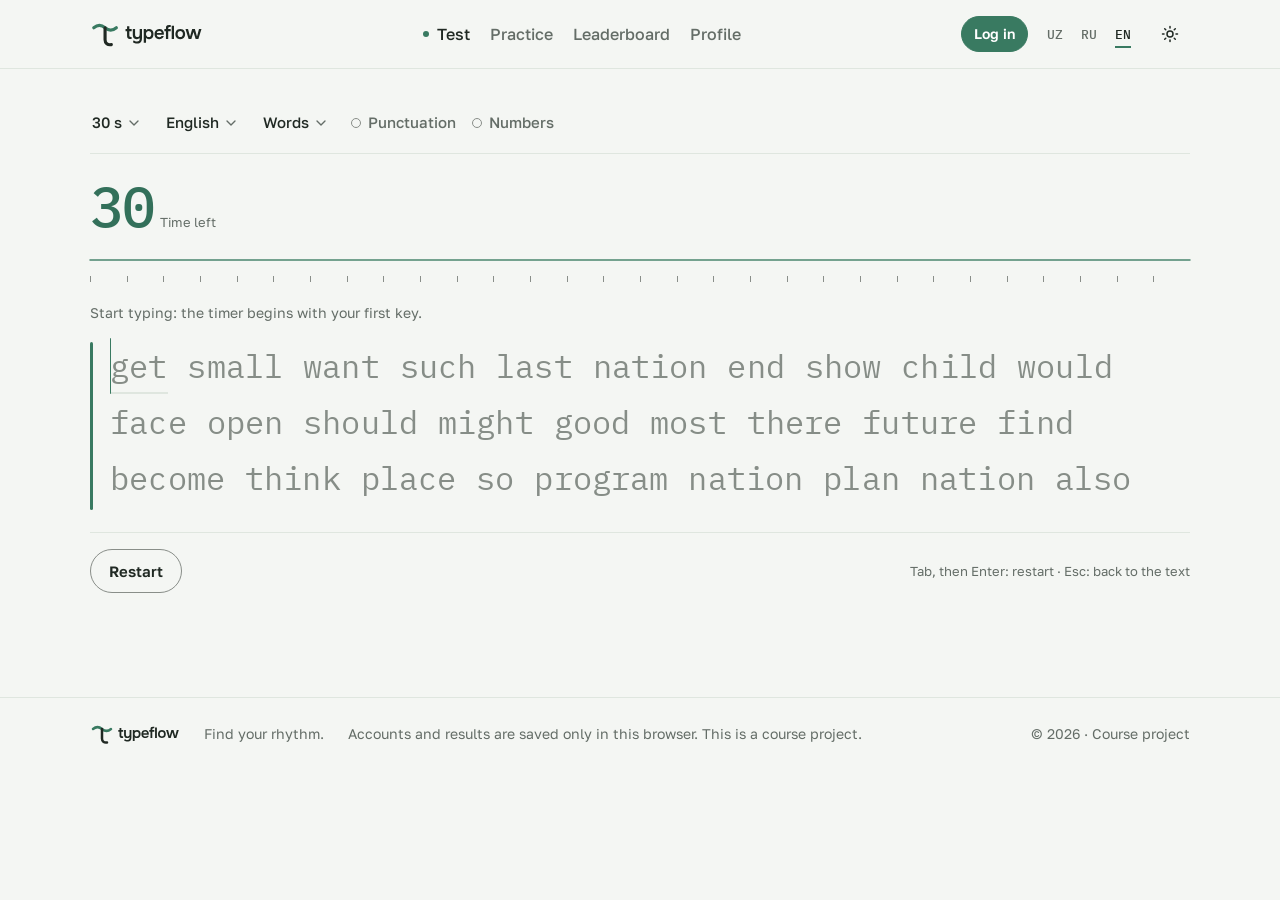
==== commit 1ba3e4bc: "Settings as one line of small menus, round shapes instead of squares, stats appear when typing start" ====
--- a/index.html
+++ b/index.html
@@ -64,8 +64,8 @@
             <label><input type="radio" name="ttype" value="sentences"> <span data-i18n="opt.sentences"></span></label>
           </div>
         </fieldset>
-        <fieldset class="opt-group opt-extras">
-          <legend data-i18n="opt.extras"></legend>
+        <fieldset class="opt-extras">
+          <legend class="visually-hidden" data-i18n="opt.extras"></legend>
           <label class="toggle"><input type="checkbox" name="punct"> <span data-i18n="opt.punct"></span></label>
           <label class="toggle"><input type="checkbox" name="nums"> <span data-i18n="opt.nums"></span></label>
         </fieldset>
--- a/css/base.css
+++ b/css/base.css
@@ -28,7 +28,7 @@
   --danger-soft: #f6e3e3;
 
   /* typing states */
-  --t-untyped: #666b67;      /* brief #A5AEA7 (1.9:1): the text you are about to type must be readable */
+  --t-untyped: #868d87;      /* brief #A5AEA7 (1.9:1). 3.1:1 passes AA for the typing text because it is large (24px+); kept light so typed vs untyped stays clear */
   --t-correct: #202923;
   --t-wrong: #a94044;
   --t-extra: #8d612a;
@@ -66,7 +66,7 @@
   --danger: #f08282;         /* brief #F08080 (4.49:1 on soft) */
   --danger-soft: #402729;
 
-  --t-untyped: #9ba59d;      /* brief #66756A (2.4:1) */
+  --t-untyped: #626c64;      /* brief #66756A (2.4:1); 3.1:1, large text */
   --t-correct: #e9f0ea;
   --t-wrong: #f08282;
   --t-extra: #e5bb78;
@@ -89,9 +89,13 @@
   --font-display: "Onest", system-ui, sans-serif;
   --font-body: "Golos Text", system-ui, -apple-system, "Segoe UI", Roboto, sans-serif;
   --font-mono: "IBM Plex Mono", ui-monospace, "SFMono-Regular", Consolas, monospace;
-  --r-main: 12px;
-  --r-ctl: 8px;
-  --r-badge: 5px;
+  /* Round, not boxy: controls and badges are pills, panels have soft corners.
+     (The brief said 12/8/5 px; changed 2026-11-21 because square corners
+     everywhere felt stiff.) */
+  --r-main: 16px;
+  --r-ctl: 999px;
+  --r-badge: 999px;
+  --r-soft: 12px;  /* for boxes with several lines of text */
   --s1: 4px; --s2: 8px; --s3: 12px; --s4: 16px; --s5: 20px; --s6: 24px; --s8: 32px; --s10: 40px; --s12: 48px; --s16: 64px;
   --ease: cubic-bezier(0.2, 0.7, 0.2, 1);
   --fast: 160ms;
@@ -196,7 +200,7 @@
 }
 .tip {
   position: absolute; left: -12px; bottom: calc(100% + 8px); z-index: 30; width: max-content; max-width: min(260px, 100vw - 120px);
-  padding: 8px 10px; border-radius: var(--r-ctl);
+  padding: 8px 12px; border-radius: var(--r-soft);
   background: var(--toast-bg); color: var(--toast-ink); font: 400 0.8125rem/1.45 var(--font-body); text-transform: none; letter-spacing: 0;
   opacity: 0; visibility: hidden; transition: opacity var(--fast) var(--ease); pointer-events: none;
 }
--- a/css/site.css
+++ b/css/site.css
@@ -1,17 +1,23 @@
 /* ==========================================================
    typeflow layout and pages. Tokens are in base.css.
-   An instrument, not a dashboard: one calm typing surface, numbers in
-   IBM Plex Mono, thin dividers instead of boxes, jade only where it
-   means something (active state, caret, your speed).
-   Signature: the Rhythm Line under the live stats, the results and
-   the profile (rhythm.js).
+
+   Idea: a printed score sheet, not an app dashboard.
+   - Menus are plain text; the chosen option is underlined in jade
+     (no pill groups, no toggle switches).
+   - The text you type sits on the page, marked by a jade margin rule
+     (no card, no blur).
+   - Numbers are IBM Plex Mono, written inline ("62 wpm"), not tiles.
+   - Signature: the Rhythm Line rides on a row of beat ticks that fill
+     as the test runs (rhythm.js draws the line, test.js sets --p).
+   - Thin rules separate sections; boxes only where something is
+     physical (keys, dialogs).
    ========================================================== */
 
 .container { width: min(100% - 32px, 1100px); margin-inline: auto; }
 @media (min-width: 768px) { .container { width: min(100% - 64px, 1100px); } }
 .page { padding-block: var(--s8) var(--s16); }
-.page h1 { font-size: clamp(1.9rem, 5vw, 2.6rem); font-weight: 700; margin-bottom: var(--s3); }
-.page-head { display: flex; flex-wrap: wrap; align-items: center; gap: var(--s2) var(--s4); margin-bottom: var(--s3); }
+.page h1 { font-size: clamp(2rem, 5.5vw, 3rem); font-weight: 700; letter-spacing: -0.03em; margin-bottom: var(--s3); }
+.page-head { display: flex; flex-wrap: wrap; align-items: baseline; gap: var(--s2) var(--s4); margin-bottom: var(--s3); }
 .page-head h1 { margin: 0; }
 .page-intro { color: var(--ink-2); max-width: 60ch; margin-bottom: var(--s6); }
 .section { padding-block: var(--s6); border-top: 1px solid var(--line); }
@@ -21,7 +27,7 @@
 .back-link { display: inline-flex; gap: 6px; padding: 6px 0; border: 0; background: none; color: var(--ink-2); font-weight: 500; cursor: pointer; text-decoration: none; }
 .back-link::before { content: "←"; }
 .back-link:hover { color: var(--accent-text); }
-.notice { padding: var(--s3) var(--s4); border-left: 3px solid var(--accent); background: var(--accent-soft); border-radius: 0 var(--r-ctl) var(--r-ctl) 0; color: var(--ink); }
+.notice { padding: var(--s2) 0 var(--s2) var(--s4); border-left: 3px solid var(--accent); color: var(--ink); }
 .empty { display: grid; gap: var(--s2); justify-items: start; padding: var(--s8) 0; }
 .empty h1, .empty h2 { font-size: 1.4rem; margin: 0; }
 .empty p { color: var(--ink-2); max-width: 46ch; }
@@ -36,44 +42,67 @@
 :root[data-theme="dark"] .logo-full.logo-dark { display: block; }
 .brand img, .footer-logo img { height: 30px; width: auto; }
 
+/* ---------- text menus (used for every choice on the site) ----------
+   Radios styled as words; the chosen one is ink with a jade underline. */
+.seg-radio { display: inline-flex; flex-wrap: wrap; gap: 0 var(--s4); }
+.seg-radio label {
+  position: relative; display: inline-flex; align-items: center; min-height: 36px; padding: 4px 0;
+  color: var(--ink-2); font-size: 0.9375rem; font-weight: 500; cursor: pointer; white-space: nowrap;
+  text-decoration: underline 2px transparent; text-underline-offset: 9px; transition: color var(--fast), text-decoration-color var(--fast) var(--ease);
+}
+.seg-radio label:hover { color: var(--ink); text-decoration-color: var(--line-strong); }
+.seg-radio input { position: absolute; opacity: 0; width: 1px; height: 1px; }
+.seg-radio label:has(input:checked) { color: var(--ink); text-decoration-color: var(--accent); }
+.seg-radio label:has(input:focus-visible) { outline: 2px solid var(--accent); outline-offset: 2px; border-radius: 3px; }
+
+/* on/off options as words with a small round dot (filled when on) */
+.toggle { display: inline-flex; align-items: center; gap: 7px; min-height: 40px; padding: 4px 0; font-size: 0.9375rem; font-weight: 500; color: var(--ink-2); cursor: pointer; }
+.toggle input { appearance: none; flex: none; width: 10px; height: 10px; margin: 0; border: 1.5px solid var(--line-strong); border-radius: 50%; background: transparent; cursor: pointer; transition: background-color var(--fast), border-color var(--fast); }
+.toggle input:checked { background: var(--accent); border-color: var(--accent); }
+.toggle:hover, .toggle:has(input:checked) { color: var(--ink); }
+.toggle:has(input:focus-visible) { outline: 2px solid var(--accent); outline-offset: 2px; border-radius: 6px; }
+
 /* ---------- header ---------- */
 .site-header { position: sticky; top: 0; z-index: 40; background: var(--bg); border-bottom: 1px solid var(--line); }
 .header-bar { display: flex; align-items: center; justify-content: space-between; gap: var(--s4); min-height: var(--header-h); }
 .brand { display: inline-flex; padding: 4px 0; border-radius: 6px; }
-.header-tools { display: flex; align-items: center; gap: var(--s2); }
-.user-chip { display: inline-flex; align-items: center; gap: var(--s2); padding: 3px 10px 3px 3px; border: 1px solid var(--line); border-radius: 999px; color: var(--ink); text-decoration: none; transition: border-color var(--fast); }
-.user-chip:hover { border-color: var(--line-strong); color: var(--ink); }
-.user-chip[aria-current="page"] { border-color: var(--accent); }
+.header-tools { display: flex; align-items: center; gap: var(--s3); }
+.user-chip { display: inline-flex; align-items: center; gap: var(--s2); padding: 4px 0; border-radius: 6px; color: var(--ink); text-decoration: none; }
+.user-chip:hover .user-name, .user-chip[aria-current="page"] .user-name { text-decoration: underline 2px var(--accent); text-underline-offset: 6px; }
 .user-name { max-width: 12ch; overflow: hidden; text-overflow: ellipsis; white-space: nowrap; font-weight: 500; font-size: 0.9375rem; }
-.seg { display: inline-flex; gap: 2px; padding: 3px; border: 1px solid var(--line); border-radius: var(--r-ctl); }
-.seg button { min-width: 34px; min-height: 32px; padding: 2px 6px; border: 0; border-radius: 5px; background: transparent; color: var(--ink-2); font: 500 0.78rem/1 var(--font-mono); }
+/* language: three words, the chosen one underlined */
+.seg { display: inline-flex; gap: var(--s1); }
+.seg button { min-width: 30px; min-height: 36px; padding: 2px 4px; border: 0; border-radius: 3px; background: transparent; color: var(--ink-2); font: 500 0.8125rem/1 var(--font-mono); text-decoration: underline 2px transparent; text-underline-offset: 7px; }
 .seg button:hover { color: var(--ink); }
-.seg button[aria-pressed="true"] { background: var(--ink); color: var(--bg); }
+.seg button[aria-pressed="true"] { color: var(--ink); text-decoration-color: var(--accent); }
+#themeToggle { border-color: transparent; }
+#themeToggle:hover { border-color: var(--line); background: transparent; }
 #themeToggle .icon-moon { display: none; }
 :root[data-theme="dark"] #themeToggle .icon-sun { display: none; }
 :root[data-theme="dark"] #themeToggle .icon-moon { display: block; }
 
 @media (min-width: 961px) {
-  .site-nav ul { display: flex; gap: var(--s1); }
-  .site-nav a { display: inline-flex; align-items: center; gap: 7px; padding: 8px 12px; color: var(--ink-2); text-decoration: none; font-weight: 500; border-radius: var(--r-ctl); transition: color var(--fast), background-color var(--fast); }
-  .site-nav a:hover { color: var(--ink); background: var(--raised); }
-  .site-nav a[aria-current="page"] { color: var(--ink); box-shadow: inset 0 -2px 0 var(--accent); border-radius: 0; }
-  .site-nav a[aria-current="page"] .icon { color: var(--accent-text); }
+  .site-nav ul { display: flex; gap: var(--s5); }
+  .site-nav .icon { display: none; } /* words only on wide screens */
+  .site-nav a { display: inline-flex; align-items: center; gap: 8px; padding: 8px 0; color: var(--ink-2); text-decoration: none; font-weight: 500; transition: color var(--fast); }
+  .site-nav a:hover { color: var(--ink); }
+  .site-nav a[aria-current="page"] { color: var(--ink); }
+  .site-nav a[aria-current="page"]::before { content: ""; width: 6px; height: 6px; border-radius: 50%; background: var(--accent); }
 }
 /* Phones and tablets: a compact header and a bottom tab bar. */
 @media (max-width: 960px) {
   :root { --header-h: 56px; }
   body.has-tabbar { --tabbar-h: calc(60px + env(safe-area-inset-bottom, 0px)); padding-bottom: var(--tabbar-h); }
-  .site-nav { position: fixed; left: 0; right: 0; bottom: 0; z-index: 45; height: var(--tabbar-h); padding-bottom: env(safe-area-inset-bottom, 0px); background: var(--surface); border-top: 1px solid var(--line); }
+  .site-nav { position: fixed; left: 0; right: 0; bottom: 0; z-index: 45; height: var(--tabbar-h); padding-bottom: env(safe-area-inset-bottom, 0px); background: var(--bg); border-top: 1px solid var(--line); }
   .site-nav ul { display: grid; grid-template-columns: repeat(4, minmax(0, 1fr)); height: 60px; }
   .site-nav a { position: relative; display: grid; justify-items: center; align-content: center; gap: 3px; height: 100%; color: var(--ink-2); text-decoration: none; font-size: 0.6875rem; font-weight: 500; }
   .site-nav a[aria-current="page"] { color: var(--ink); }
   .site-nav a[aria-current="page"] .icon { color: var(--accent-text); }
-  .site-nav a[aria-current="page"]::before { content: ""; position: absolute; top: 0; left: 30%; right: 30%; height: 2px; background: var(--accent); }
+  .site-nav a[aria-current="page"]::before { content: ""; position: absolute; top: -1px; left: 50%; width: 6px; height: 6px; margin-left: -3px; border-radius: 50%; background: var(--accent); transform: translateY(-50%); }
   .user-name { display: none; }
-  .user-chip { padding: 3px; }
 }
 @media (max-width: 420px) {
+  .header-tools { gap: var(--s1); }
   .brand .logo-full { display: none !important; }
   .brand .logo-mark.logo-light { display: block; }
   :root[data-theme="dark"] .brand .logo-mark.logo-light { display: none; }
@@ -81,66 +110,98 @@
 }
 
 /* ---------- footer ---------- */
-.site-footer { margin-top: var(--s10); border-top: 1px solid var(--line); padding-block: var(--s8); color: var(--ink-2); font-size: 0.9375rem; }
-.footer-inner { display: grid; gap: var(--s2); justify-items: start; }
-.footer-logo { margin-bottom: var(--s1); }
-.footer-copy { font-size: 0.8125rem; }
+.site-footer { margin-top: var(--s10); border-top: 1px solid var(--line); padding-block: var(--s6) var(--s8); color: var(--ink-2); font-size: 0.875rem; }
+.footer-inner { display: flex; flex-wrap: wrap; align-items: center; gap: var(--s2) var(--s6); }
+.footer-logo img { height: 24px; }
+.footer-copy { margin-left: auto; }
+@media (max-width: 760px) { .footer-inner { display: grid; justify-items: start; } .footer-copy { margin-left: 0; } }
 
 /* ---------- avatars ---------- */
-.avatar { display: inline-grid; place-items: center; flex: none; border-radius: 50%; background: var(--av); color: #fff; font: 600 0.8rem/1 var(--font-display); letter-spacing: 0.02em; }
+.avatar { display: inline-grid; place-items: center; flex: none; border-radius: 50%; background: color-mix(in srgb, var(--av) 76%, #000); color: #fff; font: 600 0.8rem/1 var(--font-display); /* darkened so white initials pass AA */ letter-spacing: 0.02em; }
 .avatar-sm { width: 30px; height: 30px; font-size: 0.72rem; }
 .avatar-md { width: 40px; height: 40px; }
-.avatar-lg { width: 76px; height: 76px; font-size: 1.6rem; }
-
-/* ---------- segmented controls (radios) and toggles ---------- */
-.options { display: flex; flex-wrap: wrap; align-items: flex-end; gap: var(--s3) var(--s5); padding-bottom: var(--s4); margin-bottom: var(--s6); border-bottom: 1px solid var(--line); transition: opacity 0.2s var(--ease); }
-.opt-group legend { font-size: 0.75rem; font-weight: 500; color: var(--ink-2); margin-bottom: 6px; }
-.seg-radio { display: inline-flex; flex-wrap: wrap; gap: 2px; padding: 3px; border-radius: var(--r-ctl); background: var(--raised); }
-.seg-radio label { position: relative; display: inline-flex; align-items: center; min-height: 34px; padding: 4px 11px; border-radius: 6px; color: var(--ink-2); font-size: 0.875rem; font-weight: 500; cursor: pointer; transition: color var(--fast), background-color var(--fast); white-space: nowrap; }
-.seg-radio label:hover { color: var(--ink); }
-.seg-radio input { position: absolute; opacity: 0; width: 1px; height: 1px; }
-.seg-radio label:has(input:checked) { background: var(--surface); color: var(--ink); box-shadow: 0 0 0 1px var(--line); }
-.seg-radio label:has(input:focus-visible) { outline: 2px solid var(--accent); outline-offset: 1px; }
-.opt-mode .seg-radio label:nth-child(5) { margin-left: 8px; } /* gap between time and word modes */
-.opt-mode .seg-radio label:nth-child(5)::before { content: ""; position: absolute; left: -6px; top: 8px; bottom: 8px; width: 1px; background: var(--line-strong); }
-.opt-extras { display: flex; flex-wrap: wrap; gap: var(--s2); align-items: center; }
-.opt-extras legend { width: 100%; }
-.toggle { position: relative; display: inline-flex; align-items: center; gap: var(--s2); min-height: 34px; padding: 4px 12px 4px 8px; border-radius: var(--r-ctl); border: 1px solid var(--line); font-size: 0.875rem; color: var(--ink-2); cursor: pointer; }
-.toggle input { appearance: none; margin: 0; width: 28px; height: 16px; border-radius: 8px; background: var(--line-strong); position: relative; cursor: pointer; transition: background-color var(--fast); flex: none; }
-.toggle input::after { content: ""; position: absolute; top: 2px; left: 2px; width: 12px; height: 12px; border-radius: 50%; background: var(--surface); transition: transform var(--fast) var(--ease); }
-.toggle input:checked { background: var(--accent); }
-.toggle input:checked::after { transform: translateX(12px); }
-.toggle:has(input:checked) { color: var(--ink); border-color: var(--line-strong); }
-.toggle:has(input:focus-visible) { outline: 2px solid var(--accent); outline-offset: 1px; }
+.avatar-lg { width: 72px; height: 72px; font-size: 1.6rem; }
+
+/* ---------- option bar (test and leaderboard) ----------
+   One short line: "30 s ⌄  English ⌄  Words ⌄  · punctuation · numbers".
+   Each value opens a small menu with the real radio buttons (Site.picks). */
+.options { position: relative; display: flex; flex-wrap: wrap; align-items: center; gap: 0 var(--s5); padding-bottom: var(--s2); margin-bottom: var(--s6); border-bottom: 1px solid var(--line); transition: opacity 0.2s var(--ease); }
+.pick { position: relative; }
+.pick-btn { display: inline-flex; align-items: center; gap: 4px; min-height: 44px; padding: 4px 2px; border: 0; border-radius: 8px; background: none; color: var(--ink); font-size: 0.9375rem; font-weight: 500; }
+.pick-btn .icon { color: var(--ink-2); transition: transform var(--fast) var(--ease); }
+.pick-btn:hover .pick-value { text-decoration: underline 2px var(--line-strong); text-underline-offset: 6px; }
+.pick-btn[aria-expanded="true"] .icon { transform: rotate(180deg); }
+.pick-menu {
+  position: absolute; top: calc(100% + 4px); left: -10px; z-index: 35; min-width: 200px; padding: 6px;
+  background: var(--surface); border: 1px solid var(--line); border-radius: var(--r-soft); box-shadow: var(--shadow-pop);
+  animation: rise 0.14s var(--ease);
+}
+.pick-menu legend { float: left; width: 100%; padding: 6px 10px 4px; font-size: 0.75rem; color: var(--ink-2); }
+.pick-menu .seg-radio { clear: both; display: grid; gap: 1px; }
+.pick-menu .seg-radio label { display: flex; justify-content: space-between; gap: var(--s4); min-height: 40px; padding: 6px 10px; border-radius: 8px; text-decoration: none; }
+.pick-menu .seg-radio label:hover { background: var(--raised); }
+.pick-menu .seg-radio label:has(input:checked) { color: var(--ink); background: var(--accent-soft); }
+.pick-menu .seg-radio label:has(input:checked)::after { content: ""; align-self: center; width: 7px; height: 7px; border-radius: 50%; background: var(--accent); }
+.pick-menu.opt-mode .seg-radio label:nth-child(5) { margin: 7px 0 0; } /* a line between time and word modes */
+.pick-menu.opt-mode .seg-radio label:nth-child(5)::before { content: ""; position: absolute; left: 10px; right: 10px; top: -4px; bottom: auto; width: auto; height: 1px; background: var(--line); }
+.opt-extras { display: flex; gap: var(--s4); }
+@media (max-width: 600px) {
+  .options { gap: 0 var(--s4); }
+  .pick { position: static; } /* menus open full width under the bar */
+  .pick-menu { left: 0; right: 0; }
+}
+/* a group of radios that is not a menu (practice page): label on the left */
+.opt-group:not(.pick-menu) legend { float: left; width: 8.5rem; padding-top: 9px; font-size: 0.8125rem; color: var(--ink-2); }
+.opt-group:not(.pick-menu) .seg-radio { display: flex; }
 body.is-typing .options { opacity: 0.2; pointer-events: none; } /* stays in place: no layout jump */
 
-/* ---------- live stats + Rhythm Line ---------- */
+/* ---------- test: live numbers, written inline ---------- */
 .test-area { display: grid; }
-.live { display: flex; align-items: flex-end; gap: var(--s8); }
-.live-stat { display: grid; gap: 2px; }
-.live-label { display: inline-flex; align-items: center; gap: 6px; font-size: 0.75rem; color: var(--ink-2); }
-.live-num { font: 500 1.5rem/1 var(--font-mono); font-variant-numeric: tabular-nums; color: var(--ink); min-width: 3ch; }
-.live-main .live-num { font-size: 2.4rem; color: var(--accent-text); }
-.rhythm { height: 28px; margin-block: var(--s2) var(--s1); }
-.rhythm svg { width: 100%; height: 100%; display: block; overflow: visible; }
-.rhythm-path { stroke: var(--accent); stroke-width: 1.5; stroke-linecap: round; opacity: 0.85; transition: opacity 0.4s var(--ease); }
+.live { display: flex; flex-wrap: wrap; align-items: baseline; gap: var(--s2) var(--s6); }
+.live-stat { display: inline-flex; flex-direction: row-reverse; justify-content: flex-end; align-items: baseline; gap: 6px; }
+.live-label { display: inline-flex; align-items: center; gap: 6px; font-size: 0.8125rem; color: var(--ink-2); }
+.live-num { font: 500 1.375rem/1 var(--font-mono); font-variant-numeric: tabular-nums; color: var(--ink); }
+.live-main { margin-right: var(--s2); }
+/* Speed and accuracy appear once you start typing (no empty dashes before). */
+body:not(.is-typing) .test-page .live-stat:not(.live-main) { visibility: hidden; }
+.live-main .live-num { font-size: clamp(2.5rem, 8vw, 3.5rem); letter-spacing: -0.04em; color: var(--accent-text); }
+
+/* ---------- Rhythm Line on beat ticks ----------
+   --n beats (ticks), --p how much of the test is done (0..1). */
+.rhythm {
+  --n: 30; --p: 0;
+  position: relative; height: 36px; margin-block: var(--s3) var(--s5);
+  background: repeating-linear-gradient(to right, var(--line-strong) 0 1px, transparent 1px calc(100% / var(--n))) left bottom / 100% 6px no-repeat;
+}
+.rhythm::before {
+  content: ""; position: absolute; left: 0; right: 0; bottom: 0; height: 6px;
+  background: repeating-linear-gradient(to right, var(--accent) 0 2px, transparent 2px calc(100% / var(--n)));
+  clip-path: inset(0 calc((1 - var(--p)) * 100%) 0 0); /* only the beats already played */
+  transition: clip-path 0.25s linear;
+}
+.rhythm svg { position: absolute; inset: 0 0 8px; width: 100%; height: calc(100% - 8px); display: block; overflow: visible; }
+.rhythm-path { stroke: var(--accent); stroke-width: 1.5; stroke-linecap: round; opacity: 0.9; transition: opacity 0.4s var(--ease); }
+.rhythm.is-static { background: none; height: 28px; }
+.rhythm.is-static::before { display: none; }
+.rhythm.is-static svg { inset: 0; height: 100%; }
 .rhythm.is-static .rhythm-path { stroke: var(--line-strong); opacity: 1; }
-.results .rhythm.is-static .rhythm-path, .profile-rhythm .rhythm-path { stroke: var(--accent); opacity: 0.6; }
-.ready-hint { font-size: 0.875rem; color: var(--ink-2); margin-bottom: var(--s2); min-height: 1.4em; }
-
-/* ---------- the typing surface ---------- */
-.typing-box {
-  position: relative; padding: var(--s6) var(--s6) var(--s5); border-radius: var(--r-main);
-  background: var(--surface); border: 1px solid var(--line); cursor: text;
+.results .rhythm.is-static .rhythm-path, #profRhythm .rhythm-path { stroke: var(--accent); opacity: 0.7; }
+.ready-hint { font-size: 0.875rem; color: var(--ink-2); margin-bottom: var(--s3); min-height: 1.4em; }
+
+/* ---------- test: the text, on the page with a margin rule ---------- */
+.typing-box { position: relative; padding: 2px 0 2px var(--s5); cursor: text; }
+.typing-box::before {
+  content: ""; position: absolute; left: 0; top: 6px; height: calc(3 * 1.75em); width: 3px; border-radius: 2px;
+  font-size: clamp(1.5rem, 5vw, 2rem); background: var(--accent); transition: background-color 0.2s var(--ease);
 }
 .words {
   position: relative; display: flex; flex-wrap: wrap; align-content: flex-start; column-gap: 0.62em;
   height: calc(3 * 1.75em); overflow: hidden;
-  font: 400 clamp(1.1875rem, 4.6vw, 1.625rem)/1.75 var(--font-mono); letter-spacing: 0.01em;
-  transition: filter 0.2s var(--ease), opacity 0.2s var(--ease);
-}
-.word { display: flex; position: relative; border-radius: 4px; transition: background-color var(--fast) var(--ease); }
-.word.is-current { background: var(--t-current); box-shadow: 0 0 0 0.12em var(--t-current); }
+  font: 400 clamp(1.5rem, 5vw, 2rem)/1.75 var(--font-mono); /* 24px+ everywhere: large text */ letter-spacing: 0.005em;
+  transition: opacity 0.2s var(--ease);
+}
+.word { display: flex; position: relative; }
+.word.is-current { box-shadow: inset 0 -2px 0 var(--line); }
 .ch { color: var(--t-untyped); }
 .ch.ok { color: var(--t-correct); font-weight: 500; }
 .ch.bad { color: var(--t-wrong); font-weight: 500; text-decoration: underline 2px var(--t-wrong); text-underline-offset: 0.18em; }
@@ -154,54 +215,51 @@
 body.is-typing .caret { animation: none; } /* steady while typing, blinks when waiting */
 @keyframes blink { 0%, 45% { opacity: 1; } 55%, 100% { opacity: 0.15; } }
 .type-input { position: absolute; inset: 0; width: 100%; height: 100%; opacity: 0; font-size: 16px; border: 0; padding: 0; cursor: text; }
-.focus-hint {
-  position: absolute; inset: 0; display: none; place-items: center; padding: var(--s4); text-align: center;
-  border-radius: var(--r-main); color: var(--ink); font-weight: 500; pointer-events: none;
-}
-.typing-box.is-blurred .words { filter: blur(3px); opacity: 0.45; }
+/* not focused: the rule turns grey, the text fades a little and a line says what to do */
+.focus-hint { display: none; margin-top: var(--s3); color: var(--ink-2); font-size: 0.9375rem; font-weight: 500; pointer-events: none; }
+.typing-box.is-blurred::before { background: var(--line-strong); }
+.typing-box.is-blurred .words { opacity: 0.55; }
 .typing-box.is-blurred .caret { opacity: 0; }
-.typing-box.is-blurred .focus-hint { display: grid; }
+.typing-box.is-blurred .focus-hint { display: block; }
 .typing-box.is-paused .focus-hint { color: var(--accent-text); }
-.typing-box.is-paused .focus-hint::before { content: "❚❚"; display: block; margin-bottom: 6px; font-size: 1.1rem; letter-spacing: -0.1em; }
-.test-actions { display: flex; flex-wrap: wrap; align-items: center; justify-content: space-between; gap: var(--s3); margin-top: var(--s4); }
+.test-actions { display: flex; flex-wrap: wrap; align-items: center; justify-content: space-between; gap: var(--s3); margin-top: var(--s6); padding-top: var(--s4); border-top: 1px solid var(--line); }
 .test-actions .hint { font-size: 0.8125rem; }
 @media (max-width: 760px) {
-  .typing-box { padding: var(--s4); }
-  .live { gap: var(--s5); }
-  .live-main .live-num { font-size: 2rem; }
-  .options { gap: var(--s3); }
+  .typing-box { padding-left: var(--s4); }
+  .test-actions .hint { display: none; } /* keyboard shortcuts mean little on a phone */
 }
 
 /* ---------- results ---------- */
 .results { display: grid; gap: var(--s5); animation: rise 0.22s var(--ease); }
 .results h2 { font-size: 1rem; font-weight: 600; color: var(--ink-2); }
 .results h2:focus { outline: none; }
-.pb-badge { justify-self: start; display: inline-flex; align-items: center; gap: 6px; padding: 4px 10px; border-radius: var(--r-badge); background: var(--accent-soft); color: var(--accent-text); font-weight: 600; font-size: 0.875rem; }
+.pb-badge { justify-self: start; display: inline-flex; align-items: center; gap: 6px; color: var(--accent-text); font-weight: 600; }
 .pb-badge::before { content: "★"; }
-.res-main { display: flex; flex-wrap: wrap; gap: var(--s6) var(--s12); }
-.res-big { display: grid; gap: 2px; }
+.res-main { display: flex; flex-wrap: wrap; align-items: flex-end; gap: var(--s4) var(--s12); }
+.res-big { display: grid; gap: 4px; }
 .res-label { display: inline-flex; align-items: center; gap: 6px; font-size: 0.8125rem; color: var(--ink-2); }
-.res-value { font: 500 clamp(3.4rem, 12vw, 5.2rem)/1 var(--font-mono); font-variant-numeric: tabular-nums; letter-spacing: -0.03em; }
+.res-value { font: 500 clamp(3.6rem, 13vw, 6rem)/0.9 var(--font-mono); font-variant-numeric: tabular-nums; letter-spacing: -0.05em; }
 .res-big:first-child .res-value { color: var(--accent-text); }
 .res-stats { display: grid; grid-template-columns: repeat(2, minmax(0, 1fr)); border-block: 1px solid var(--line); margin: 0; }
 .res-stats div { padding: var(--s3) var(--s4) var(--s3) 0; }
 .res-stats dt { font-size: 0.8125rem; color: var(--ink-2); }
 .res-stats dd { margin: 2px 0 0; font: 500 1.125rem var(--font-mono); font-variant-numeric: tabular-nums; }
 @media (min-width: 760px) { .res-stats { grid-template-columns: repeat(5, minmax(0, 1fr)); } .res-stats div + div { padding-left: var(--s4); border-left: 1px solid var(--line); } }
-.res-chart .chart-box { padding: var(--s4); border: 1px solid var(--line); border-radius: var(--r-main); background: var(--surface); }
+.res-stats div:last-child dd { font: 500 1rem var(--font-body); } /* "10 words · English" is words, not a number */
+@media (max-width: 759px) { .res-stats div:last-child { grid-column: 1 / -1; } }
 .res-actions { display: flex; flex-wrap: wrap; gap: var(--s2); }
 
-/* ---------- charts (charts.js) ---------- */
+/* ---------- charts (charts.js): no boxes, just the plot ---------- */
 .chart-wrap { position: relative; }
 .chart { width: 100%; height: auto; overflow: visible; }
 .chart .grid line { stroke: var(--chart-grid); }
 .chart text { fill: var(--ink-2); font: 11px var(--font-mono); }
 .chart .line { stroke: var(--chart-wpm); stroke-width: 2; stroke-linejoin: round; stroke-dasharray: 1400; stroke-dashoffset: 1400; animation: draw 0.7s var(--ease) forwards; }
 @keyframes draw { to { stroke-dashoffset: 0; } }
-.chart .dot { fill: var(--surface); stroke: var(--chart-wpm); stroke-width: 2; }
+.chart .dot { fill: var(--bg); stroke: var(--chart-wpm); stroke-width: 2; }
 .chart .bar { fill: var(--chart-wpm); }
 .chart .mark:focus { outline: none; stroke: var(--ink); stroke-width: 2.5; }
-.chart-tip { position: absolute; transform: translate(-50%, calc(-100% - 8px)); padding: 4px 8px; border-radius: 6px; background: var(--toast-bg); color: var(--toast-ink); font: 500 0.78rem var(--font-mono); white-space: nowrap; pointer-events: none; z-index: 2; }
+.chart-tip { position: absolute; transform: translate(-50%, calc(-100% - 8px)); padding: 4px 8px; border-radius: var(--r-badge); background: var(--toast-bg); color: var(--toast-ink); font: 500 0.78rem var(--font-mono); white-space: nowrap; pointer-events: none; z-index: 2; }
 .chart-table { margin-top: var(--s3); font-size: 0.875rem; }
 .chart-table summary { cursor: pointer; color: var(--accent-text); }
 .chart-table table { width: 100%; margin-top: var(--s2); }
@@ -215,61 +273,65 @@
 .lesson-list { border-top: 1px solid var(--line); counter-reset: lesson; }
 .lesson-list li { counter-increment: lesson; }
 .lesson-card {
-  display: grid; grid-template-columns: 2.2em minmax(0, 1fr) auto; grid-template-areas: "n name status" "n keys status";
-  column-gap: var(--s3); align-items: center; width: 100%; padding: var(--s3) var(--s2); text-align: left;
-  border: 0; border-bottom: 1px solid var(--line); background: transparent; color: var(--ink); transition: background-color var(--fast);
+  display: grid; grid-template-columns: 2.4em minmax(0, 1fr) auto; grid-template-areas: "n name status" "n keys status";
+  column-gap: var(--s3); align-items: center; width: 100%; padding: var(--s3) 0; text-align: left;
+  border: 0; border-bottom: 1px solid var(--line); background: transparent; color: var(--ink); transition: color var(--fast);
 }
 .lesson-card::before { content: counter(lesson, decimal-leading-zero); grid-area: n; font: 500 0.875rem var(--font-mono); color: var(--ink-2); }
-.lesson-card:hover { background: var(--surface); }
-.lesson-name { grid-area: name; font-weight: 600; }
+.lesson-card:hover .lesson-name { text-decoration: underline 2px var(--accent); text-underline-offset: 5px; }
+.lesson-name { grid-area: name; justify-self: start; font-weight: 600; }
 .lesson-keys { grid-area: keys; font: 400 0.8125rem var(--font-mono); color: var(--ink-2); overflow-wrap: anywhere; }
 .lesson-status { grid-area: status; display: inline-flex; align-items: center; gap: 4px; font-size: 0.8125rem; color: var(--ink-2); white-space: nowrap; }
 .lesson-card.is-passed .lesson-status { color: var(--ok); font-weight: 600; }
 .lesson { display: grid; gap: var(--s2); }
-.lesson h2 { font-size: 1.5rem; }
+.lesson h2 { font-size: 1.75rem; letter-spacing: -0.02em; }
 .lesson h2:focus { outline: none; }
-.kbd { display: grid; gap: 6px; justify-items: center; margin-top: var(--s5); user-select: none; }
+.kbd { display: grid; gap: 6px; justify-items: center; margin-top: var(--s6); user-select: none; }
 .kbd-row { display: flex; gap: 5px; }
 .kbd-row:nth-child(3) { margin-left: 0.6em; }
 .kbd-row:nth-child(4) { margin-left: 1.6em; }
 .key {
   min-width: clamp(22px, 6.6vw, 42px); height: clamp(32px, 8vw, 42px); display: grid; place-items: center; padding-inline: 2px;
-  border: 1px solid var(--line); border-radius: 6px; background: var(--surface); color: var(--ink-2);
+  border: 1px solid var(--line); border-bottom-width: 2px; border-radius: 9px; background: var(--surface); color: var(--ink-2);
   font: 400 clamp(0.75rem, 2.6vw, 0.95rem) var(--font-mono); transition: background-color 90ms, color 90ms, border-color 90ms;
 }
 .key.is-lesson { border-color: var(--line-strong); color: var(--ink); }
 .key.is-next { background: var(--accent); border-color: var(--accent); color: var(--on-accent); font-weight: 500; }
 .key-space { min-width: min(58vw, 300px); font-size: 0.75rem; }
-.lesson-done { display: grid; gap: 2px; padding: var(--s3) var(--s4); border-radius: 0 var(--r-ctl) var(--r-ctl) 0; margin-top: var(--s4); }
-.lesson-done.is-pass { border-left: 3px solid var(--ok); background: var(--accent-soft); }
-.lesson-done.is-fail { border-left: 3px solid var(--warn); background: var(--raised); }
+.lesson-done { display: grid; gap: 2px; padding: var(--s2) 0 var(--s2) var(--s4); margin-top: var(--s4); }
+.lesson-done.is-pass { border-left: 3px solid var(--ok); }
+.lesson-done.is-fail { border-left: 3px solid var(--warn); }
 
 /* ---------- leaderboard ---------- */
-.demo-badge { padding: 3px 8px; border-radius: var(--r-badge); border: 1px solid var(--line-strong); color: var(--ink-2); font-size: 0.75rem; font-weight: 600; }
+.demo-badge { padding: 2px 7px; border-radius: var(--r-badge); border: 1px solid var(--line-strong); color: var(--ink-2); font-size: 0.75rem; font-weight: 600; }
 .board { width: 100%; }
 .board th, .board td { padding: 10px 12px; border-bottom: 1px solid var(--line); text-align: left; }
+.board th:first-child, .board td:first-child { padding-left: 0; }
 .board thead th { font-size: 0.75rem; font-weight: 500; color: var(--ink-2); }
 .board thead th.num { text-align: right; }
 .board .rank { width: 3.5em; }
-.rank-num { display: inline-grid; place-items: center; width: 28px; height: 28px; border-radius: 50%; font: 500 0.875rem var(--font-mono); color: var(--ink-2); }
-.board .top-1 .rank-num { background: var(--accent); color: var(--on-accent); }
-.board .top-2 .rank-num, .board .top-3 .rank-num { box-shadow: inset 0 0 0 1.5px var(--accent); color: var(--accent-text); }
+.rank-num { font: 500 0.9375rem var(--font-mono); color: var(--ink-2); }
+.board .top-1 .rank-num, .board .top-2 .rank-num, .board .top-3 .rank-num { color: var(--ink); }
+.board .top-1 .rank-num { color: var(--accent-text); font-weight: 600; }
 .board .player { display: flex; align-items: center; gap: var(--s3); font-weight: 500; }
 .player-name { overflow: hidden; text-overflow: ellipsis; white-space: nowrap; }
 .you-tag { padding: 1px 6px; border-radius: var(--r-badge); background: var(--accent); color: var(--on-accent); font-size: 0.7rem; font-weight: 600; }
-.board tr.is-me { background: var(--accent-soft); }
-.board td.num { font-family: var(--font-mono); font-variant-numeric: tabular-nums; }
+.board tr.is-me td { background: var(--accent-soft); }
+.board td.num { font-family: var(--font-mono); font-variant-numeric: tabular-nums; text-align: right; }
 .board .wpm { font-weight: 500; color: var(--ink); font-size: 1.05rem; }
+.board .top-1 .wpm { color: var(--accent-text); }
 .board .date { color: var(--ink-2); font-size: 0.875rem; }
 .board .gap td { text-align: center; color: var(--ink-2); padding-block: 4px; }
 .you-line { margin-block: var(--s4) var(--s2); font-weight: 500; }
 /* Phones: compact rows instead of a wide table */
 @media (max-width: 600px) {
   .board thead { position: absolute; width: 1px; height: 1px; overflow: hidden; clip: rect(0 0 0 0); }
-  .board tbody tr { display: grid; grid-template-columns: 40px minmax(0, 1fr) auto; grid-template-areas: "rank player wpm" "rank player meta"; align-items: center; padding: 8px 0; border-bottom: 1px solid var(--line); }
+  .board tbody tr { display: grid; grid-template-columns: 34px minmax(0, 1fr) auto; grid-template-areas: "rank player wpm" "rank player meta"; align-items: center; padding: 8px 0; border-bottom: 1px solid var(--line); }
+  .board tbody tr.is-me { background: var(--accent-soft); }
+  .board tr.is-me td { background: none; }
   .board tbody tr.gap { display: block; }
   .board td, .board th { border: 0; padding: 0 8px 0 0; }
-  .board .rank { grid-area: rank; width: auto; }
+  .board .rank { grid-area: rank; width: auto; padding-left: 2px; }
   .board .player { grid-area: player; }
   .board td.wpm { grid-area: wpm; text-align: right; }
   .board td.num:not(.wpm) { grid-area: meta; text-align: right; font-size: 0.8125rem; color: var(--ink-2); }
@@ -283,12 +345,13 @@
 .stat-strip { display: grid; grid-template-columns: repeat(2, minmax(0, 1fr)); border-block: 1px solid var(--line); margin: 0; }
 .stat-strip div { padding: var(--s3) var(--s4) var(--s3) 0; }
 .stat-strip dt { font-size: 0.8125rem; color: var(--ink-2); }
-.stat-strip dd { margin: 2px 0 0; font: 500 1.4rem var(--font-mono); font-variant-numeric: tabular-nums; }
+.stat-strip dd { margin: 2px 0 0; font: 500 1.5rem var(--font-mono); font-variant-numeric: tabular-nums; letter-spacing: -0.02em; }
+.stat-strip .unit { font: 400 0.8125rem var(--font-body); color: var(--ink-2); letter-spacing: 0; }
 @media (min-width: 760px) { .stat-strip { grid-template-columns: repeat(4, minmax(0, 1fr)); } .stat-strip div + div { padding-left: var(--s4); border-left: 1px solid var(--line); } }
 #profRhythm { margin-block: var(--s4) var(--s2); }
-#profRhythm .rhythm-path { stroke: var(--accent); opacity: 0.6; }
 .pb-table, .recent-table { width: 100%; }
 .pb-table th, .pb-table td, .recent-table th, .recent-table td { padding: 9px 12px; border-bottom: 1px solid var(--line); text-align: left; }
+.pb-table th:first-child, .recent-table th:first-child, .recent-table td:first-child { padding-left: 0; }
 .pb-table thead th, .recent-table thead th { font-size: 0.75rem; font-weight: 500; color: var(--ink-2); }
 .pb-table td, .recent-table td.num { font-family: var(--font-mono); font-variant-numeric: tabular-nums; }
 .pb-table td { text-align: right; }
@@ -296,7 +359,7 @@
 .pb-table strong { font-weight: 500; font-size: 1.05rem; }
 .pb-table .unit { color: var(--ink-2); font-size: 0.75em; }
 .recent-table thead th.num { text-align: right; }
-.chart-section .chart-box { padding: var(--s4); border: 1px solid var(--line); border-radius: var(--r-main); background: var(--surface); }
+@media (max-width: 600px) { .pb-table .unit { display: block; } }
 @media (min-width: 960px) {
   #view { display: grid; grid-template-columns: repeat(2, minmax(0, 1fr)); column-gap: var(--s8); }
   #view > * { grid-column: 1 / -1; }
@@ -304,7 +367,7 @@
   #view > section[aria-labelledby="accTitle"] { grid-column: 2; }
 }
 .heat { display: grid; grid-template-rows: repeat(7, 13px); grid-auto-flow: column; grid-auto-columns: 13px; gap: 3px; }
-.cell { border-radius: 3px; background: var(--raised); }
+.cell { border-radius: 50%; background: var(--raised); } /* round dots, not a grid of squares */
 .cell.lv-1 { background: color-mix(in srgb, var(--chart-act) 30%, var(--raised)); }
 .cell.lv-2 { background: color-mix(in srgb, var(--chart-act) 55%, var(--raised)); }
 .cell.lv-3 { background: color-mix(in srgb, var(--chart-act) 78%, var(--raised)); }
@@ -314,7 +377,7 @@
 .activity .hint { margin-top: var(--s2); }
 .settings-form { display: grid; gap: var(--s4); max-width: 420px; }
 .swatches { display: flex; flex-wrap: wrap; gap: var(--s2); }
-.swatch-opt { position: relative; width: 34px; height: 34px; border-radius: 50%; background: var(--av); cursor: pointer; }
+.swatch-opt { position: relative; width: 32px; height: 32px; border-radius: 50%; background: color-mix(in srgb, var(--av) 76%, #000); cursor: pointer; }
 .swatch-opt input { position: absolute; inset: 0; opacity: 0; cursor: pointer; }
 .swatch-opt:has(input:checked) { box-shadow: 0 0 0 3px var(--bg), 0 0 0 5px var(--ink); }
 .swatch-opt:has(input:focus-visible) { outline: 2px solid var(--accent); outline-offset: 5px; }
@@ -322,22 +385,23 @@
 
 /* ---------- login ---------- */
 .auth-page { max-width: 440px; }
-.auth-logo { width: 48px; height: 48px; margin-bottom: var(--s4); }
+.auth-logo { width: 44px; height: 44px; margin-bottom: var(--s5); }
 :root[data-theme="dark"] .auth-logo.logo-dark { display: block; }
-.demo-note { display: grid; gap: var(--s2); justify-items: start; padding: var(--s4); margin-block: var(--s4) var(--s6); border-radius: var(--r-main); background: var(--accent-soft); }
+.demo-note { display: grid; gap: var(--s2); justify-items: start; padding: var(--s1) 0 var(--s1) var(--s4); margin-block: var(--s4) var(--s6); border-left: 3px solid var(--accent); }
 .demo-note h2 { font-size: 0.9375rem; font-weight: 600; font-family: var(--font-body); letter-spacing: 0; }
-.demo-note code { padding: 1px 6px; border-radius: 4px; background: var(--surface); font-weight: 500; }
-.auth-tabs { display: flex; gap: var(--s1); margin-bottom: var(--s5); border-bottom: 1px solid var(--line); }
-.tab { padding: 10px 14px; border: 0; background: none; color: var(--ink-2); font-weight: 500; border-bottom: 2px solid transparent; margin-bottom: -1px; }
+.demo-note code { padding: 1px 6px; border-radius: 4px; background: var(--raised); font-weight: 500; }
+.auth-tabs { display: flex; gap: var(--s5); margin-bottom: var(--s5); border-bottom: 1px solid var(--line); }
+.tab { padding: 10px 0; border: 0; background: none; color: var(--ink-2); font-weight: 500; border-bottom: 2px solid transparent; margin-bottom: -1px; }
 .tab:hover { color: var(--ink); }
 .tab[aria-pressed="true"] { color: var(--ink); border-bottom-color: var(--accent); }
 .auth-form { display: grid; gap: var(--s4); }
 .auth-form .btn { justify-self: start; min-width: 160px; }
 .pw-field { position: relative; }
 .pw-field .input { padding-right: 84px; }
-.pw-toggle { position: absolute; right: 6px; top: 50%; transform: translateY(-50%); min-height: 32px; padding: 4px 10px; border: 0; border-radius: 6px; background: transparent; color: var(--accent-text); font-size: 0.8125rem; font-weight: 600; }
+.pw-toggle { position: absolute; right: 6px; top: 50%; transform: translateY(-50%); min-height: 32px; padding: 4px 10px; border: 0; border-radius: var(--r-badge); background: transparent; color: var(--accent-text); font-size: 0.8125rem; font-weight: 600; }
 .pw-toggle:hover { background: var(--raised); }
-#loginError:not(:empty) { padding: 8px 12px; border-radius: var(--r-ctl); background: var(--danger-soft); }
+#loginError:not(:empty) { padding: 8px 14px; border-radius: var(--r-soft); background: var(--danger-soft); }
+#loginError.is-info { background: var(--accent-soft); color: var(--ink); font-weight: 500; }
 
 /* Phones: tooltips open from the left edge of the stats row, so they never run off screen. */
 .live, .res-main { position: relative; }
@@ -345,5 +409,3 @@
   .live .tip-wrap, .res-main .tip-wrap { position: static; }
   .live .tip, .res-main .tip { left: 0; max-width: 100%; }
 }
-.stat-strip .unit { font: 400 0.8125rem var(--font-body); color: var(--ink-2); }
-#loginError.is-info { background: var(--accent-soft); color: var(--ink); font-weight: 500; }
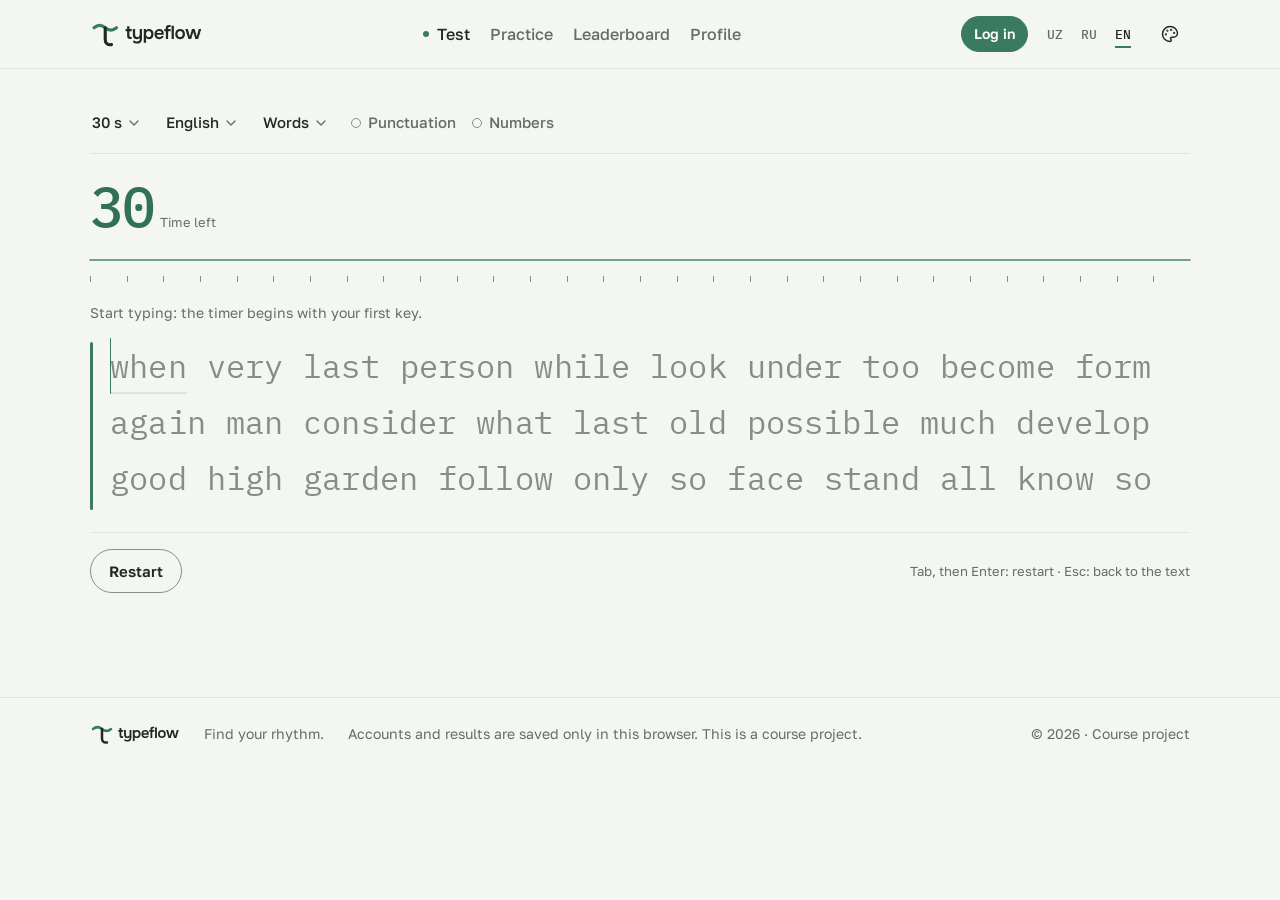
==== commit c29484cf: "Colour themes: Jade, Ocean, Dusk, Rose, Coral, Mono in light and dark, generated with contrast check" ====
--- a/index.html
+++ b/index.html
@@ -16,14 +16,18 @@
     try {
       var savedTheme = localStorage.getItem("typing:theme");
       document.documentElement.setAttribute("data-theme", savedTheme || (matchMedia("(prefers-color-scheme: dark)").matches ? "dark" : "light"));
+      var savedPalette = localStorage.getItem("typing:palette");
+      if (savedPalette) document.documentElement.setAttribute("data-palette", savedPalette);
     } catch (e) {}
   </script>
   <link rel="stylesheet" href="css/base.css">
   <link rel="stylesheet" href="css/site.css">
+  <link rel="stylesheet" href="css/palettes.css">
   <script defer src="js/core.js"></script>
   <script defer src="js/lang.js"></script>
   <script defer src="js/texts.js"></script>
   <script defer src="js/store.js"></script>
+  <script defer src="js/logo.js"></script>
   <script defer src="js/layout.js"></script>
   <script defer src="js/rhythm.js"></script>
   <script defer src="js/engine.js"></script>
--- a/css/site.css
+++ b/css/site.css
@@ -36,11 +36,11 @@
 .table-wrap { overflow-x: auto; }
 .num { text-align: right; }
 
-/* logo files: theme and size */
-.logo-dark, .logo-mark { display: none; }
-:root[data-theme="dark"] .logo-light { display: none; }
-:root[data-theme="dark"] .logo-full.logo-dark { display: block; }
-.brand img, .footer-logo img { height: 30px; width: auto; }
+/* logo: drawn inline (js/logo.js), so it follows the colour theme */
+.logo-svg { display: block; height: 30px; width: auto; }
+.logo-wave { stroke: var(--accent); } .logo-stem { stroke: var(--ink); } .logo-word { fill: var(--ink); }
+.logo-mark { display: none; }
+.brand .logo-full { width: 113px; } .footer-logo .logo-full { height: 24px; width: 90px; }
 
 /* ---------- text menus (used for every choice on the site) ----------
    Radios styled as words; the chosen one is ink with a jade underline. */
@@ -75,11 +75,19 @@
 .seg button { min-width: 30px; min-height: 36px; padding: 2px 4px; border: 0; border-radius: 3px; background: transparent; color: var(--ink-2); font: 500 0.8125rem/1 var(--font-mono); text-decoration: underline 2px transparent; text-underline-offset: 7px; }
 .seg button:hover { color: var(--ink); }
 .seg button[aria-pressed="true"] { color: var(--ink); text-decoration-color: var(--accent); }
-#themeToggle { border-color: transparent; }
-#themeToggle:hover { border-color: var(--line); background: transparent; }
-#themeToggle .icon-moon { display: none; }
-:root[data-theme="dark"] #themeToggle .icon-sun { display: none; }
-:root[data-theme="dark"] #themeToggle .icon-moon { display: block; }
+/* colour theme menu (layout.js) */
+.theme-pick { position: relative; }
+#themeBtn { border-color: transparent; } #themeBtn:hover, #themeBtn[aria-expanded="true"] { border-color: var(--line); background: transparent; }
+.theme-menu { position: absolute; right: 0; top: calc(100% + 6px); z-index: 50; width: 224px; padding: 8px; background: var(--surface); border: 1px solid var(--line); border-radius: var(--r-soft); box-shadow: var(--shadow-pop); animation: rise 0.14s var(--ease); }
+.theme-menu-title { padding: 4px 8px; font-size: 0.75rem; color: var(--ink-2); }
+.theme-modes { display: grid; grid-template-columns: 1fr 1fr; gap: 4px; margin-bottom: 6px; }
+.theme-mode, .theme-opt { display: flex; align-items: center; gap: 8px; width: 100%; min-height: 40px; padding: 6px 10px; border: 0; border-radius: 8px; background: transparent; color: var(--ink-2); font-size: 0.9375rem; font-weight: 500; text-align: left; }
+.theme-mode:hover, .theme-opt:hover { background: var(--raised); color: var(--ink); }
+.theme-mode[aria-pressed="true"], .theme-opt[aria-pressed="true"] { background: var(--accent-soft); color: var(--ink); }
+.theme-opt[aria-pressed="true"]::after { content: ""; margin-left: auto; width: 7px; height: 7px; border-radius: 50%; background: var(--accent); }
+/* swatch: a circle in the theme page colour with its accent as a dot */
+.theme-swatch { display: grid; place-items: center; flex: none; width: 22px; height: 22px; border-radius: 50%; background: var(--sw-bg); box-shadow: inset 0 0 0 1.5px var(--sw-ink); }
+.theme-swatch span { width: 9px; height: 9px; border-radius: 50%; background: var(--sw-accent); }
 
 @media (min-width: 961px) {
   .site-nav ul { display: flex; gap: var(--s5); }
@@ -103,16 +111,14 @@
 }
 @media (max-width: 420px) {
   .header-tools { gap: var(--s1); }
-  .brand .logo-full { display: none !important; }
-  .brand .logo-mark.logo-light { display: block; }
-  :root[data-theme="dark"] .brand .logo-mark.logo-light { display: none; }
-  :root[data-theme="dark"] .brand .logo-mark.logo-dark { display: block; }
+  .brand .logo-full { display: none; }
+  .brand .logo-mark { display: block; height: 32px; width: 32px; }
 }
 
 /* ---------- footer ---------- */
 .site-footer { margin-top: var(--s10); border-top: 1px solid var(--line); padding-block: var(--s6) var(--s8); color: var(--ink-2); font-size: 0.875rem; }
 .footer-inner { display: flex; flex-wrap: wrap; align-items: center; gap: var(--s2) var(--s6); }
-.footer-logo img { height: 24px; }
+
 .footer-copy { margin-left: auto; }
 @media (max-width: 760px) { .footer-inner { display: grid; justify-items: start; } .footer-copy { margin-left: 0; } }
 
@@ -385,8 +391,8 @@
 
 /* ---------- login ---------- */
 .auth-page { max-width: 440px; }
-.auth-logo { width: 44px; height: 44px; margin-bottom: var(--s5); }
-:root[data-theme="dark"] .auth-logo.logo-dark { display: block; }
+.auth-logo { display: block; width: 48px; height: 48px; margin-bottom: var(--s5); } .auth-logo .logo-mark { display: block; width: 48px; height: 48px; }
+
 .demo-note { display: grid; gap: var(--s2); justify-items: start; padding: var(--s1) 0 var(--s1) var(--s4); margin-block: var(--s4) var(--s6); border-left: 3px solid var(--accent); }
 .demo-note h2 { font-size: 0.9375rem; font-weight: 600; font-family: var(--font-body); letter-spacing: 0; }
 .demo-note code { padding: 1px 6px; border-radius: 4px; background: var(--raised); font-weight: 500; }
--- a/css/palettes.css
+++ b/css/palettes.css
@@ -0,0 +1,333 @@
+/* Colour themes, made by tools/palettes.mjs (do not edit by hand).
+   Jade, the default theme, lives in base.css. The theme menu in the header
+   sets <html data-palette="..."> and data-theme="light|dark". */
+
+:root[data-palette="ocean"][data-theme="light"] {
+  color-scheme: light;
+  --bg: #f2f5f8;
+  --surface: #ffffff;
+  --raised: #e5ecf2;
+  --ink: #1b2733;
+  --ink-2: #61686d;
+  --line: #d8dce0;
+  --line-strong: #848a90;
+  --accent: #2b6a99;
+  --accent-hover: #255a82;
+  --accent-text: #2b6a99;
+  --on-accent: #ffffff;
+  --accent-soft: #e6edf3;
+  --ok: #2d7755;
+  --warn: #966624;
+  --danger: #b24649;
+  --danger-soft: #f7eded;
+  --t-untyped: #898d91;
+  --t-correct: #1b2733;
+  --t-wrong: #b24649;
+  --t-extra: #966624;
+  --t-caret: #2b6a99;
+  --t-current: #e6edf3;
+  --chart-wpm: #2b6a99;
+  --chart-acc: #7a68b5;
+  --chart-act: #b0782b;
+  --chart-grid: #e8e9eb;
+  --toast-bg: #1b2733;
+  --toast-ink: #f2f5f8;
+  --toast-action: #759ebd;
+}
+
+:root[data-palette="ocean"][data-theme="dark"] {
+  color-scheme: dark;
+  --bg: #0f1923;
+  --surface: #16232f;
+  --raised: #1e2e3c;
+  --ink: #e5edf4;
+  --ink-2: #9fa7ad;
+  --line: #363f49;
+  --line-strong: #656e77;
+  --accent: #6cb0df;
+  --accent-hover: #82bce4;
+  --accent-text: #6cb0df;
+  --on-accent: #0f1923;
+  --accent-soft: #253c4f;
+  --ok: #80c99c;
+  --warn: #e5b56d;
+  --danger: #f08282;
+  --danger-soft: #39323c;
+  --t-untyped: #606870;
+  --t-correct: #e5edf4;
+  --t-wrong: #f08282;
+  --t-extra: #e5b56d;
+  --t-caret: #6cb0df;
+  --t-current: #253c4f;
+  --chart-wpm: #6cb0df;
+  --chart-acc: #b4a7ea;
+  --chart-act: #e5b56d;
+  --chart-grid: #2b3743;
+  --toast-bg: #e5edf4;
+  --toast-ink: #0f1923;
+  --toast-action: #436d8b;
+}
+
+:root[data-palette="dusk"][data-theme="light"] {
+  color-scheme: light;
+  --bg: #f5f3f8;
+  --surface: #ffffff;
+  --raised: #ebe7f2;
+  --ink: #251f38;
+  --ink-2: #6b6774;
+  --line: #dcdae1;
+  --line-strong: #8a8691;
+  --accent: #6a4fb4;
+  --accent-hover: #5a4399;
+  --accent-text: #6a4fb4;
+  --on-accent: #ffffff;
+  --accent-soft: #edeaf6;
+  --ok: #2d7755;
+  --warn: #a25e3a;
+  --danger: #b24649;
+  --danger-soft: #f7eded;
+  --t-untyped: #8d8a92;
+  --t-correct: #251f38;
+  --t-wrong: #b24649;
+  --t-extra: #a25e3a;
+  --t-caret: #6a4fb4;
+  --t-current: #edeaf6;
+  --chart-wpm: #6a4fb4;
+  --chart-acc: #2e8a85;
+  --chart-act: #b0663f;
+  --chart-grid: #e9e9eb;
+  --toast-bg: #251f38;
+  --toast-ink: #f5f3f8;
+  --toast-action: #9e8dce;
+}
+
+:root[data-palette="dusk"][data-theme="dark"] {
+  color-scheme: dark;
+  --bg: #17131f;
+  --surface: #211b2b;
+  --raised: #2b2438;
+  --ink: #ece8f5;
+  --ink-2: #a19ea9;
+  --line: #3d3946;
+  --line-strong: #6c6875;
+  --accent: #b49df1;
+  --accent-hover: #bfacf3;
+  --accent-text: #b49df1;
+  --on-accent: #17131f;
+  --accent-soft: #3b324f;
+  --ok: #80c99c;
+  --warn: #f0b394;
+  --danger: #f08282;
+  --danger-soft: #422b39;
+  --t-untyped: #67636e;
+  --t-correct: #ece8f5;
+  --t-wrong: #f08282;
+  --t-extra: #f0b394;
+  --t-caret: #b49df1;
+  --t-current: #3b324f;
+  --chart-wpm: #b49df1;
+  --chart-acc: #7ccfc6;
+  --chart-act: #f0b394;
+  --chart-grid: #35303f;
+  --toast-bg: #ece8f5;
+  --toast-ink: #17131f;
+  --toast-action: #6c5e91;
+}
+
+:root[data-palette="rose"][data-theme="light"] {
+  color-scheme: light;
+  --bg: #f8f3f4;
+  --surface: #ffffff;
+  --raised: #f0e5e8;
+  --ink: #33222a;
+  --ink-2: #6d6468;
+  --line: #e0dadc;
+  --line-strong: #90878a;
+  --accent: #a9436a;
+  --accent-hover: #90395a;
+  --accent-text: #a9436a;
+  --on-accent: #ffffff;
+  --accent-soft: #f5e8ed;
+  --ok: #2d7755;
+  --warn: #936525;
+  --danger: #b24649;
+  --danger-soft: #f7eded;
+  --t-untyped: #918a8d;
+  --t-correct: #33222a;
+  --t-wrong: #b24649;
+  --t-extra: #936525;
+  --t-caret: #a9436a;
+  --t-current: #f5e8ed;
+  --chart-wpm: #a9436a;
+  --chart-acc: #4c7cae;
+  --chart-act: #a6722b;
+  --chart-grid: #ebe9ea;
+  --toast-bg: #33222a;
+  --toast-ink: #f8f3f4;
+  --toast-action: #c7859e;
+}
+
+:root[data-palette="rose"][data-theme="dark"] {
+  color-scheme: dark;
+  --bg: #1d1317;
+  --surface: #291b21;
+  --raised: #35242b;
+  --ink: #f5e9ed;
+  --ink-2: #aba3a6;
+  --line: #443a3e;
+  --line-strong: #73696d;
+  --accent: #f09ab6;
+  --accent-hover: #f2a9c1;
+  --accent-text: #f09ab6;
+  --on-accent: #1d1317;
+  --accent-soft: #4d323c;
+  --ok: #80c99c;
+  --warn: #e9c27b;
+  --danger: #f08282;
+  --danger-soft: #492b31;
+  --t-untyped: #6c6367;
+  --t-correct: #f5e9ed;
+  --t-wrong: #f08282;
+  --t-extra: #e9c27b;
+  --t-caret: #f09ab6;
+  --t-current: #4d323c;
+  --chart-wpm: #f09ab6;
+  --chart-acc: #9cbff0;
+  --chart-act: #e9c27b;
+  --chart-grid: #3d3035;
+  --toast-bg: #f5e9ed;
+  --toast-ink: #1d1317;
+  --toast-action: #905c6c;
+}
+
+:root[data-palette="coral"][data-theme="light"] {
+  color-scheme: light;
+  --bg: #f3f4f6;
+  --surface: #ffffff;
+  --raised: #e7e9ed;
+  --ink: #1f2430;
+  --ink-2: #63666c;
+  --line: #dadbde;
+  --line-strong: #86898e;
+  --accent: #b84e36;
+  --accent-hover: #9c422e;
+  --accent-text: #aa4832;
+  --on-accent: #ffffff;
+  --accent-soft: #f6eae7;
+  --ok: #2d7755;
+  --warn: #8a6a1f;
+  --danger: #b24649;
+  --danger-soft: #f7eded;
+  --t-untyped: #8a8c90;
+  --t-correct: #1f2430;
+  --t-wrong: #b24649;
+  --t-extra: #8a6a1f;
+  --t-caret: #b84e36;
+  --t-current: #f6eae7;
+  --chart-wpm: #b84e36;
+  --chart-acc: #3b7fa6;
+  --chart-act: #8a6a1f;
+  --chart-grid: #e9e9ea;
+  --toast-bg: #1f2430;
+  --toast-ink: #f3f4f6;
+  --toast-action: #d18c7c;
+}
+
+:root[data-palette="coral"][data-theme="dark"] {
+  color-scheme: dark;
+  --bg: #15171c;
+  --surface: #1d2027;
+  --raised: #262a33;
+  --ink: #eceef2;
+  --ink-2: #a0a2a6;
+  --line: #3c3e43;
+  --line-strong: #6b6d72;
+  --accent: #f08b72;
+  --accent-hover: #f29c87;
+  --accent-text: #f08b72;
+  --on-accent: #15171c;
+  --accent-soft: #433335;
+  --ok: #80c99c;
+  --warn: #e2c46e;
+  --danger: #f08282;
+  --danger-soft: #3f3036;
+  --t-untyped: #65676b;
+  --t-correct: #eceef2;
+  --t-wrong: #f08282;
+  --t-extra: #e2c46e;
+  --t-caret: #f08b72;
+  --t-current: #433335;
+  --chart-wpm: #f08b72;
+  --chart-acc: #86c1e3;
+  --chart-act: #e2c46e;
+  --chart-grid: #32353b;
+  --toast-bg: #eceef2;
+  --toast-ink: #15171c;
+  --toast-action: #9c5a4a;
+}
+
+:root[data-palette="mono"][data-theme="light"] {
+  color-scheme: light;
+  --bg: #f4f4f4;
+  --surface: #ffffff;
+  --raised: #e9e9e9;
+  --ink: #1a1a1a;
+  --ink-2: #656565;
+  --line: #dadada;
+  --line-strong: #8b8b8b;
+  --accent: #1a1a1a;
+  --accent-hover: #161616;
+  --accent-text: #1a1a1a;
+  --on-accent: #ffffff;
+  --accent-soft: #e4e4e4;
+  --ok: #2d7755;
+  --warn: #707070;
+  --danger: #b24649;
+  --danger-soft: #f7eded;
+  --t-untyped: #8a8a8a;
+  --t-correct: #1a1a1a;
+  --t-wrong: #b24649;
+  --t-extra: #707070;
+  --t-caret: #1a1a1a;
+  --t-current: #e4e4e4;
+  --chart-wpm: #1a1a1a;
+  --chart-acc: #5e5e5e;
+  --chart-act: #7a7a7a;
+  --chart-grid: #e8e8e8;
+  --toast-bg: #1a1a1a;
+  --toast-ink: #f4f4f4;
+  --toast-action: #858585;
+}
+
+:root[data-palette="mono"][data-theme="dark"] {
+  color-scheme: dark;
+  --bg: #131313;
+  --surface: #1c1c1c;
+  --raised: #262626;
+  --ink: #ededed;
+  --ink-2: #aeaeae;
+  --line: #3a3a3a;
+  --line-strong: #6a6a6a;
+  --accent: #ededed;
+  --accent-hover: #f0f0f0;
+  --accent-text: #ededed;
+  --on-accent: #131313;
+  --accent-soft: #424242;
+  --ok: #80c99c;
+  --warn: #8f8f8f;
+  --danger: #f08282;
+  --danger-soft: #3e2c2c;
+  --t-untyped: #646464;
+  --t-correct: #ededed;
+  --t-wrong: #f08282;
+  --t-extra: #8f8f8f;
+  --t-caret: #ededed;
+  --t-current: #424242;
+  --chart-wpm: #ededed;
+  --chart-acc: #b0b0b0;
+  --chart-act: #8f8f8f;
+  --chart-grid: #313131;
+  --toast-bg: #ededed;
+  --toast-ink: #131313;
+  --toast-action: #6b6b6b;
+}
